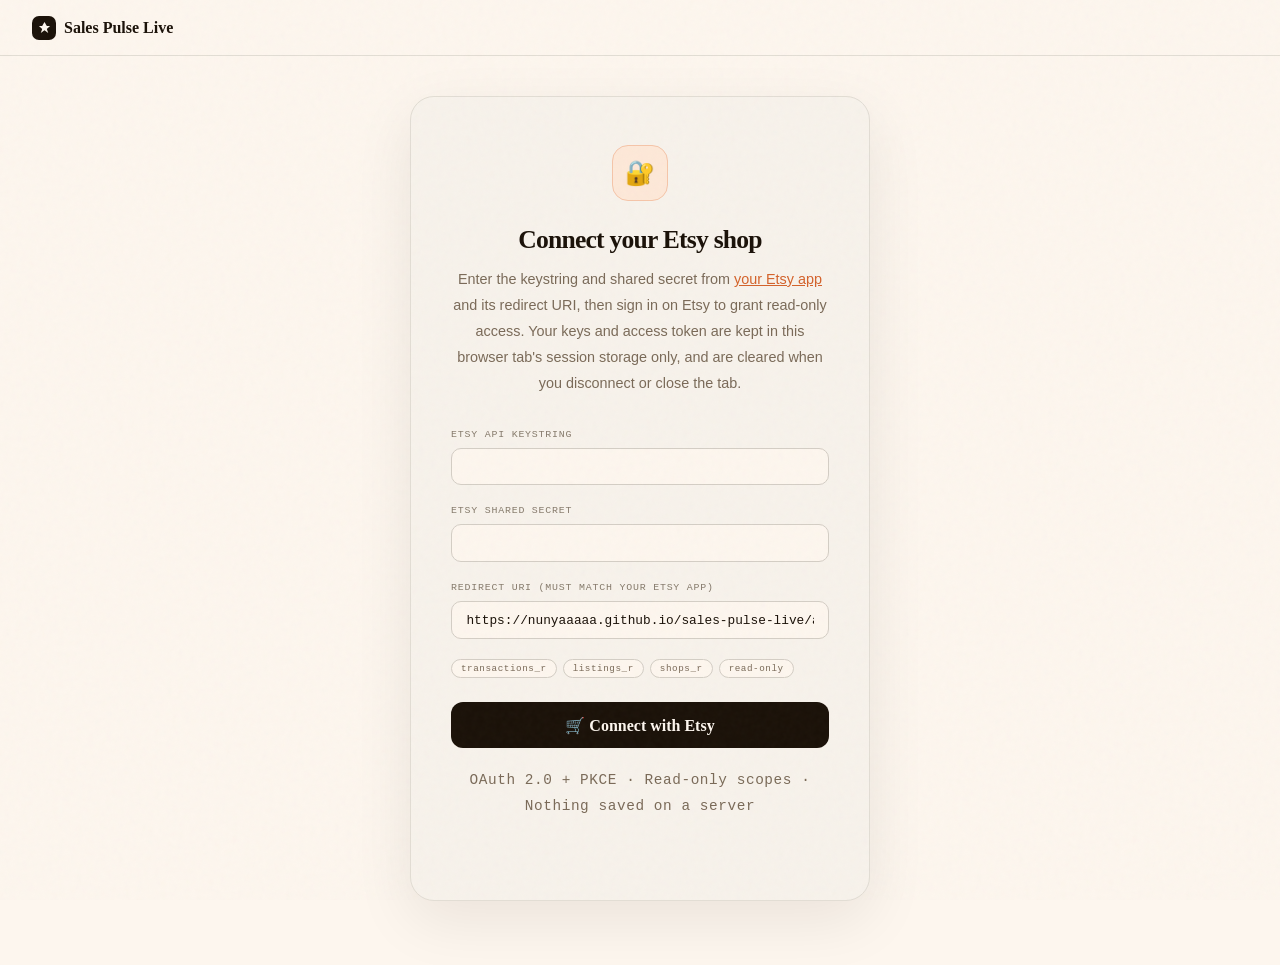
==== app.html @ 711a85f1 "Announce loading progress and connect errors to screen readers The rail's status line ("Loading orde" ====
<!DOCTYPE html>
<html lang="en">
<head>
  <meta charset="UTF-8" />
  <meta name="viewport" content="width=device-width, initial-scale=1.0"/>
  <meta http-equiv="Content-Security-Policy" content="default-src 'none'; script-src 'self'; connect-src https://sales-pulse-live.ammon-wendel.workers.dev; style-src 'self' 'unsafe-inline' https://fonts.googleapis.com; font-src https://fonts.gstatic.com; img-src 'self' data:; base-uri 'none'; form-action 'none'; object-src 'none'"/>
  <meta name="referrer" content="no-referrer"/>
  <title>Sales Pulse Live — Dashboard</title>
  <link href="https://fonts.googleapis.com/css2?family=DM+Mono:wght@400;500&family=Fraunces:ital,opsz,wght@0,9..144,300;0,9..144,700;0,9..144,800;1,9..144,300&family=DM+Sans:wght@300;400;500&display=swap" rel="stylesheet"/>
  <link rel="stylesheet" href="css/tokens.css"/>
  <link rel="stylesheet" href="css/app.css"/>
</head>
<body>

<nav>
  <a href="index.html" class="logo">
    <div class="logo-mark">
      <svg viewBox="0 0 14 14" aria-hidden="true" focusable="false"><path d="M7 1L9.5 5.5H13L9.5 8.5L11 13L7 10L3 13L4.5 8.5L1 5.5H4.5Z"/></svg>
    </div>
    Sales Pulse Live
  </a>
  <div class="nav-right">
    <div class="nav-pill pill-live" id="live-badge" style="display:none" title="Connected to Etsy"><div class="live-dot"></div><span class="pill-text">Connected</span></div>
    <button id="disconnect-btn" style="display:none" data-action="disconnect">Disconnect</button>
  </div>
</nav>

<!-- CONNECT -->
<div id="connect-screen">
  <div class="connect-card">
    <div class="connect-icon">🔐</div>
    <h2>Connect your Etsy shop</h2>
    <p>Enter the keystring and shared secret from <a href="https://www.etsy.com/developers/your-apps" target="_blank" rel="noopener">your Etsy app</a> and its redirect URI, then sign in on Etsy to grant read-only access. Your keys and access token are kept in this browser tab's session storage only, and are cleared when you disconnect or close the tab.</p>
    <div id="error-banner" role="alert"><span class="error-text"></span></div>
    <div class="config-row">
      <label for="api-key-input">Etsy API Keystring</label>
      <input type="text" id="api-key-input" autocomplete="off" autocapitalize="off" autocorrect="off" spellcheck="false"/>
    </div>
    <div class="config-row">
      <label for="shared-secret-input">Etsy Shared Secret</label>
      <input type="password" id="shared-secret-input" autocomplete="off" spellcheck="false"/>
    </div>
    <div class="config-row">
      <label for="redirect-uri-input">Redirect URI (must match your Etsy app)</label>
      <input type="url" id="redirect-uri-input" value="https://nunyaaaaa.github.io/sales-pulse-live/app.html" autocapitalize="off" autocorrect="off" spellcheck="false"/>
    </div>
    <div class="scopes-row">
      <span class="scope-tag">transactions_r</span>
      <span class="scope-tag">listings_r</span>
      <span class="scope-tag">shops_r</span>
      <span class="scope-tag">read-only</span>
    </div>
    <button class="connect-btn" data-action="connect">🛒 Connect with Etsy</button>
    <p class="connect-note">OAuth 2.0 + PKCE · Read-only scopes · Nothing saved on a server</p>
  </div>
</div>

<!-- LOADING -->
<div id="loading-screen">
  <div class="spinner"></div>
  <div class="loading-text" id="loading-text" role="status">Fetching your shop data…</div>
</div>

<!-- DASHBOARD -->
<div id="dashboard">
<a class="skip-link" href="#dash-main">Skip to content</a>
<div class="dash-layout">

  <!-- RAIL: shop, period, tab navigation. A sticky sidebar on desktop; a sticky tab strip on phones. -->
  <aside class="rail">
    <div class="rail-shop">
      <div class="dash-shop-name" id="shop-name">—</div>
      <div class="dash-shop-sub" id="shop-sub">Loading…</div>
    </div>

    <div class="rail-sticky" id="rail-sticky">
      <button class="period-toggle" data-action="toggle-period" aria-expanded="false" aria-controls="rail-period">
        <span id="period-label">30 days</span><span class="period-caret" aria-hidden="true">▾</span>
      </button>

      <div class="rail-period" id="rail-period">
        <div class="date-filter-bar" id="date-filter-bar">
          <span class="date-filter-label">Period</span>
          <div class="preset-chips">
            <button class="preset-chip" aria-pressed="false" data-action="preset" data-preset="7d">7 days</button>
            <button class="preset-chip active" aria-pressed="true" data-action="preset" data-preset="30d">30 days</button>
            <button class="preset-chip" aria-pressed="false" data-action="preset" data-preset="90d">90 days</button>
            <button class="preset-chip" aria-pressed="false" data-action="preset" data-preset="ytd">Year to date</button>
            <button class="preset-chip" aria-pressed="false" data-action="preset" data-preset="1y">12 months</button>
            <button class="preset-chip" aria-pressed="false" data-action="preset" data-preset="all">All time</button>
          </div>
          <details class="custom-range">
            <summary>Custom range</summary>
            <div class="date-range-inputs">
              <input type="date" id="filter-from" title="From date" aria-label="From date"/>
              <span class="date-range-dash">→</span>
              <input type="date" id="filter-to"   title="To date" aria-label="To date"/>
              <button class="apply-btn" data-action="apply-range">Apply</button>
            </div>
          </details>
          <div class="filter-active-badge" id="filter-active-badge">
            <span id="filter-active-label">Filtered</span>
            <button type="button" class="filter-clear-x" data-action="clear-filter" title="Clear filter" aria-label="Clear the date filter">✕</button>
          </div>
        </div>
      </div>

      <div class="tab-nav" role="navigation" aria-label="Dashboard">
        <button class="tab-btn active" data-action="tab" data-tab="overview" aria-current="page">Overview</button>
        <button class="tab-btn" data-action="tab" data-tab="orders">Orders</button>
        <div class="rail-secs">
          <button class="rail-sec" data-action="jump" data-target="sec-fulfilment">Fulfilment</button>
          <button class="rail-sec" data-action="jump" data-target="sec-patterns">Order patterns</button>
          <button class="rail-sec" data-action="jump" data-target="orders-panel">Order history</button>
        </div>
        <button class="tab-btn" data-action="tab" data-tab="products">Products</button>
        <div class="rail-secs">
          <button class="rail-sec" data-action="jump" data-target="sec-variations">Variations</button>
          <button class="rail-sec" data-action="jump" data-target="sec-listings">Listings</button>
        </div>
        <button class="tab-btn" data-action="tab" data-tab="customers">Customers</button>
        <div class="rail-secs">
          <button class="rail-sec" data-action="jump" data-target="sec-buyers">Buyers</button>
          <button class="rail-sec" data-action="jump" data-target="sec-reviews">Reviews</button>
        </div>
        <button class="tab-btn" data-action="tab" data-tab="finances">Finances</button>
        <div class="rail-secs">
          <button class="rail-sec" data-action="jump" data-target="sec-fees">Fees</button>
          <button class="rail-sec" data-action="jump" data-target="sec-income">Income</button>
          <button class="rail-sec" data-action="jump" data-target="ledger-panel">Payment ledger</button>
        </div>
      </div>

      <div class="rail-status">
        <div class="fetch-status" id="fetch-status" role="status">
          <div class="fetch-status-dot" id="fetch-status-dot"></div>
          <span id="fetch-status-text">Loading…</span>
        </div>
        <button id="load-details-btn" data-action="load-details" style="display:none">⚡ Load full details</button>
      </div>
    </div>
  </aside>

  <main class="dash-main" id="dash-main" tabindex="-1">
    <div id="dash-error" role="alert">
      <span class="error-text"></span>
      <button class="error-dismiss" data-action="dismiss-error" title="Dismiss">✕</button>
    </div>

    <!-- PROGRESS BAR -->
    <div id="details-progress">
      <div class="progress-bar-wrap"><div class="progress-bar-fill" id="progress-fill"></div></div>
      <span class="progress-text" id="progress-text">0%</span>
    </div>

    <!-- OVERVIEW TAB -->
    <section class="tab-panel active" id="tab-overview">
      <header class="tab-head">
        <h1 class="tab-title">Overview</h1>
        <p class="tab-desc">Sales, fees and earnings for the selected period.</p>
      </header>

      <div class="ins-stack">
        <div class="kpi-row">
          <div class="kpi-card">
            <div class="kpi-label">Total Gross</div>
            <div class="kpi-val" id="kpi-revenue">—</div>
            <div class="kpi-sub" id="kpi-revenue-sub">sales excl. tax</div>
          </div>
          <div class="kpi-card">
            <div class="kpi-label">Total Fees</div>
            <div class="kpi-val red" id="kpi-fees">—</div>
            <div class="kpi-sub" id="kpi-fees-sub">from the ledger</div>
          </div>
          <div class="kpi-card">
            <div class="kpi-label">Net Earnings</div>
            <div class="kpi-val green" id="kpi-net">—</div>
            <div class="kpi-sub" id="kpi-net-sub">from the ledger</div>
          </div>
          <div class="kpi-card">
            <div class="kpi-label">Total Orders</div>
            <div class="kpi-val" id="kpi-orders">—</div>
            <div class="kpi-sub">incl. canceled and refunded</div>
          </div>
          <div class="kpi-card">
            <div class="kpi-label">Avg. Order Value</div>
            <div class="kpi-val" id="kpi-aov">—</div>
            <div class="kpi-sub">per order, before refunds, excl. tax</div>
          </div>
        </div>
        <div class="attention" id="ov-attention" style="display:none"></div>
      </div>

      <div class="ins-stack">
        <div class="ochart-panel">
          <div class="ochart-header">
            <div>
              <div class="ochart-title">Revenue Over Time</div>
              <div class="ochart-subtitle" id="rev-chart-sub">—</div>
            </div>
            <div class="ochart-controls">
              <div class="ochart-toggle">
                <button class="ochart-toggle-btn active" aria-pressed="true" data-action="chart-mode" data-chart="rev" data-mode="revenue">Revenue</button>
                <button class="ochart-toggle-btn" aria-pressed="false" data-action="chart-mode" data-chart="rev" data-mode="orders">Orders</button>
              </div>
              <div class="ochart-toggle" id="rev-bucket" role="group" aria-label="Group by">
                <button class="ochart-toggle-btn" aria-pressed="false" data-action="chart-mode" data-chart="revBucket" data-mode="day">Day</button>
                <button class="ochart-toggle-btn" aria-pressed="false" data-action="chart-mode" data-chart="revBucket" data-mode="week">Week</button>
                <button class="ochart-toggle-btn" aria-pressed="false" data-action="chart-mode" data-chart="revBucket" data-mode="month">Month</button>
                <button class="ochart-toggle-btn" aria-pressed="false" data-action="chart-mode" data-chart="revBucket" data-mode="year">Year</button>
              </div>
            </div>
          </div>
          <div class="ochart-canvas" id="rev-chart-canvas">
            <svg class="ochart-svg" id="rev-chart-svg" style="height:160px"></svg>
            <div class="ochart-tooltip" id="rev-tooltip"></div>
          </div>
        </div>

        <div class="ochart-panel" id="top-prods-panel">
          <div class="ochart-header">
            <div>
              <div class="ochart-title">Top Products</div>
              <div class="ochart-subtitle" id="top-prods-sub">—</div>
            </div>
            <div class="ochart-toggle">
              <button class="ochart-toggle-btn active" aria-pressed="true" data-action="chart-mode" data-chart="top" data-mode="revenue">Revenue</button>
              <button class="ochart-toggle-btn" aria-pressed="false" data-action="chart-mode" data-chart="top" data-mode="orders">Orders</button>
            </div>
          </div>
          <div class="top-prod-rows" id="top-prod-rows">
            <div class="ins-empty">Loading product breakdown…</div>
          </div>
        </div>
      </div>

      <div class="ins-section" id="ins-snapshot-section">
        <div class="ins-section-head">
          <h2 class="ins-section-title">All Time</h2>
          <div class="ins-note" id="ins-snapshot-note">Etsy's own counts, not limited to the selected period</div>
        </div>
        <div class="ins-kpis" id="ins-snapshot"></div>
      </div>
    </section>

    <!-- ORDERS TAB -->
    <section class="tab-panel" id="tab-orders">
      <header class="tab-head">
        <h1 class="tab-title">Orders</h1>
        <p class="tab-desc">What needs shipping, when orders come in, and every order in the period.</p>
      </header>

      <div class="ins-section" id="sec-fulfilment" data-section>
        <div class="ins-section-head">
          <h2 class="ins-section-title">Fulfilment</h2>
          <div class="ins-note">orders in the selected period · canceled and refunded orders count in Total Orders; their refunds come off Total Gross</div>
        </div>
        <div class="ins-grid">
          <div class="ochart-panel">
            <div class="ochart-header"><div><div class="ochart-title">Not Shipped Yet</div><div class="ochart-subtitle">physical orders by days since payment</div></div></div>
            <div class="ins-body" id="ins-backlog"></div>
          </div>
          <div class="ochart-panel">
            <div class="ochart-header"><div><div class="ochart-title">Time to Ship</div><div class="ochart-subtitle">days from payment until marked shipped</div></div></div>
            <div class="ins-body" id="ins-ship-tiles"></div>
            <div class="ochart-canvas">
              <svg class="ochart-svg" id="ins-ship-svg" style="height:140px"></svg>
              <div class="ochart-tooltip" id="ins-ship-tooltip"></div>
            </div>
          </div>
        </div>
        <div class="ins-kpis" id="ins-refunds"></div>
      </div>

      <div class="ins-section" id="sec-patterns" data-section>
        <div class="ins-section-head">
          <h2 class="ins-section-title">Order Patterns</h2>
          <div class="ins-note">orders in the selected period</div>
        </div>
        <div class="ochart-panel">
          <div class="ochart-header"><div><div class="ochart-title">When Orders Come In</div><div class="ochart-subtitle" id="ins-heat-sub">—</div></div></div>
          <div class="ochart-canvas">
            <svg class="ochart-svg" id="ins-heat-svg"></svg>
            <div class="ochart-tooltip" id="ins-heat-tooltip"></div>
          </div>
        </div>
        <div class="ins-grid-3">
          <div class="ochart-panel">
            <div class="ochart-header">
              <div>
                <div class="ochart-title">Sales by Day of Week</div>
                <div class="ochart-subtitle" id="dow-chart-sub">avg. per day</div>
              </div>
              <div class="ochart-toggle">
                <button class="ochart-toggle-btn active" aria-pressed="true" data-action="chart-mode" data-chart="dow" data-mode="revenue">Revenue</button>
                <button class="ochart-toggle-btn" aria-pressed="false" data-action="chart-mode" data-chart="dow" data-mode="orders">Orders</button>
              </div>
            </div>
            <div class="ochart-canvas" id="dow-chart-canvas">
              <svg class="ochart-svg" id="dow-chart-svg" style="height:160px"></svg>
              <div class="ochart-tooltip" id="dow-tooltip"></div>
            </div>
          </div>
          <div class="ochart-panel">
            <div class="ochart-header"><div><div class="ochart-title">Items per Order</div><div class="ochart-subtitle" id="ins-units-sub">—</div></div></div>
            <div class="ochart-canvas">
              <svg class="ochart-svg" id="ins-units-svg" style="height:160px"></svg>
              <div class="ochart-tooltip" id="ins-units-tooltip"></div>
            </div>
          </div>
          <div class="ochart-panel">
            <div class="ochart-header"><div><div class="ochart-title">Order Values</div><div class="ochart-subtitle" id="ins-values-sub">—</div></div></div>
            <div class="ochart-canvas">
              <svg class="ochart-svg" id="ins-values-svg" style="height:160px"></svg>
              <div class="ochart-tooltip" id="ins-values-tooltip"></div>
            </div>
          </div>
        </div>
        <div class="ins-kpis" id="ins-discounts"></div>
      </div>

      <div class="panel" id="orders-panel" data-section>
        <div class="panel-header">
          <div class="panel-title">Order History</div>
          <div class="panel-actions">
            <button class="export-btn export-csv"  data-action="export-csv">↓ CSV</button>
            <button class="export-btn export-json" data-action="export-json">↓ JSON</button>
            <div class="panel-count" id="order-count">0 orders</div>
          </div>
        </div>
        <div class="table-wrap">
          <table class="stack-rows">
            <thead>
              <tr>
                <th></th>
                <th>Receipt ID</th>
                <th>Date</th>
                <th>Buyer</th>
                <th>Items</th>
                <th>Status</th>
                <th>Order Total</th>
              </tr>
            </thead>
            <tbody id="orders-tbody"></tbody>
          </table>
        </div>
        <div class="pagination" id="pagination"></div>
      </div>
    </section>

    <!-- PRODUCTS TAB -->
    <section class="tab-panel" id="tab-products">
      <header class="tab-head">
        <h1 class="tab-title">Products</h1>
        <p class="tab-desc">What sells, and how your listings are doing.</p>
      </header>

      <div class="ins-section" id="sec-variations" data-section>
        <div class="ins-section-head">
          <h2 class="ins-section-title">Variations</h2>
          <div class="ins-note">orders in the selected period</div>
        </div>
        <div class="ochart-panel">
          <div class="ochart-header"><div><div class="ochart-title">Best-Selling Variations</div><div class="ochart-subtitle" id="ins-var-sub">—</div></div></div>
          <div class="ins-body" id="ins-variations"></div>
        </div>
      </div>

      <div class="ins-section" id="sec-listings" data-section>
        <div class="ins-section-head">
          <h2 class="ins-section-title">Listings</h2>
          <div class="ins-note">views and favorites are Etsy's lifetime totals · sales are for the selected period</div>
        </div>
        <div class="ins-kpis" id="ins-listing-kpis"></div>
        <div class="panel ins-panel">
          <div class="panel-header">
            <div class="panel-title">Listing Performance</div>
            <div class="panel-count" id="ins-listing-count">—</div>
          </div>
          <div id="ins-listings"></div>
        </div>
      </div>
    </section>

    <!-- CUSTOMERS TAB -->
    <section class="tab-panel" id="tab-customers">
      <header class="tab-head">
        <h1 class="tab-title">Customers</h1>
        <p class="tab-desc">Who buys, where their orders ship, and what they say in reviews.</p>
      </header>

      <div class="ins-section" id="sec-buyers" data-section>
        <div class="ins-section-head">
          <h2 class="ins-section-title">Buyers</h2>
          <div class="ins-note">orders in the selected period</div>
        </div>
        <div class="ins-kpis" id="ins-customers"></div>
        <div class="ins-grid">
          <div class="ochart-panel">
            <div class="ochart-header"><div><div class="ochart-title">Top Customers</div><div class="ochart-subtitle">by spend in this period</div></div></div>
            <div class="top-prod-rows" id="ins-top-customers"></div>
          </div>
          <div class="ochart-panel">
            <div class="ochart-header">
              <div><div class="ochart-title">Where Orders Ship</div><div class="ochart-subtitle" id="ins-geo-sub">—</div></div>
              <div class="ochart-toggle">
                <button class="ochart-toggle-btn active" aria-pressed="true" data-action="insight-mode" data-key="insGeoMode" data-mode="country">Countries</button>
                <button class="ochart-toggle-btn" aria-pressed="false" data-action="insight-mode" data-key="insGeoMode" data-mode="us-state">US states</button>
              </div>
            </div>
            <div class="top-prod-rows" id="ins-geo"></div>
          </div>
        </div>
      </div>

      <div class="ins-section" id="sec-reviews" data-section>
        <div class="ins-section-head">
          <h2 class="ins-section-title">Reviews</h2>
          <div class="ins-note">reviews left in the selected period</div>
        </div>
        <div id="ins-reviews-status"></div>
        <div class="ins-stack" id="ins-reviews-body">
          <div class="ins-kpis" id="ins-review-kpis"></div>
          <div class="ins-grid">
            <div class="ochart-panel">
              <div class="ochart-header"><div><div class="ochart-title">Star Ratings</div><div class="ochart-subtitle">reviews by stars</div></div></div>
              <div class="ins-body" id="ins-stars"></div>
            </div>
            <div class="ochart-panel">
              <div class="ochart-header"><div><div class="ochart-title">Average Rating by Month</div><div class="ochart-subtitle" id="ins-rating-sub">—</div></div></div>
              <div class="ochart-canvas">
                <svg class="ochart-svg" id="ins-rating-svg" style="height:160px"></svg>
                <div class="ochart-tooltip" id="ins-rating-tooltip"></div>
              </div>
            </div>
            <div class="ochart-panel">
              <div class="ochart-header"><div><div class="ochart-title">Ratings by Listing</div><div class="ochart-subtitle">listings with 3+ reviews, most reviewed first</div></div></div>
              <div class="ins-body" id="ins-review-listings"></div>
            </div>
            <div class="ochart-panel">
              <div class="ochart-header"><div><div class="ochart-title">Recent Low Ratings</div><div class="ochart-subtitle">3 stars or fewer</div></div></div>
              <div class="ins-body" id="ins-low-reviews"></div>
            </div>
          </div>
        </div>
      </div>
    </section>

    <!-- FINANCES TAB -->
    <section class="tab-panel" id="tab-finances">
      <header class="tab-head">
        <h1 class="tab-title">Finances</h1>
        <p class="tab-desc">Where the money goes: Etsy fees, ads, shipping labels and payouts.</p>
      </header>

      <div class="ledger-summary">
        <div class="kpi-card">
          <div class="kpi-label">Total Gross</div>
          <div class="kpi-val" id="fin-gross">—</div>
          <div class="kpi-sub">sales after refunds, excl. tax</div>
        </div>
        <div class="kpi-card">
          <div class="kpi-label">Total Fees</div>
          <div class="kpi-val red" id="fin-fees">—</div>
          <div class="kpi-sub">txn + processing + ads + listing + labels</div>
        </div>
        <div class="kpi-card">
          <div class="kpi-label">Net Earnings</div>
          <div class="kpi-val green" id="fin-net">—</div>
          <div class="kpi-sub">gross minus fees</div>
        </div>
      </div>

      <div class="ins-section" id="sec-fees" data-section>
        <div class="ins-section-head">
          <h2 class="ins-section-title">Fees</h2>
          <div class="ins-note" id="ins-ledger-note"></div>
        </div>

        <!-- FEE BREAKDOWN CHART -->
        <div class="fee-chart-panel" id="fee-chart-panel" style="display:none">
          <div class="fee-chart-header">
            <div class="fee-chart-title">Etsy Fee Breakdown</div>
            <div class="fee-chart-total" id="fee-chart-total">—</div>
          </div>
          <div class="fee-chart-body">
            <!-- Donut -->
            <div class="fee-donut-wrap">
              <svg class="fee-donut-svg" viewBox="0 0 160 160" id="fee-donut-svg"></svg>
              <div class="fee-donut-center" id="fee-donut-center">
                <span class="fee-donut-center-val" id="fee-donut-center-val">—</span>
                <span class="fee-donut-center-lbl" id="fee-donut-center-lbl">total fees</span>
              </div>
              <div class="fee-donut-tooltip" id="fee-donut-tooltip"></div>
            </div>
            <!-- Bar list -->
            <div class="fee-bars-wrap" id="fee-bars-wrap"></div>
          </div>
        </div>

        <div class="ochart-panel">
          <div class="ochart-header">
            <div>
              <div class="ochart-title">Fees &amp; Margin Over Time</div>
              <div class="ochart-subtitle" id="ins-fee-sub">—</div>
            </div>
            <div class="ochart-controls">
              <div class="ochart-toggle">
                <button class="ochart-toggle-btn active" aria-pressed="true" data-action="insight-mode" data-key="insFeeMode" data-mode="all">All fees</button>
                <button class="ochart-toggle-btn" aria-pressed="false" data-action="insight-mode" data-key="insFeeMode" data-mode="excl-postage">Excl. postage</button>
              </div>
              <div class="ochart-toggle" id="fee-bucket" role="group" aria-label="Group by">
                <button class="ochart-toggle-btn" aria-pressed="false" data-action="insight-mode" data-key="feeBucket" data-mode="day">Day</button>
                <button class="ochart-toggle-btn" aria-pressed="false" data-action="insight-mode" data-key="feeBucket" data-mode="week">Week</button>
                <button class="ochart-toggle-btn" aria-pressed="false" data-action="insight-mode" data-key="feeBucket" data-mode="month">Month</button>
                <button class="ochart-toggle-btn" aria-pressed="false" data-action="insight-mode" data-key="feeBucket" data-mode="year">Year</button>
              </div>
            </div>
          </div>
          <div class="ochart-canvas">
            <svg class="ochart-svg" id="ins-fee-svg" style="height:160px"></svg>
            <div class="ochart-tooltip" id="ins-fee-tooltip"></div>
          </div>
        </div>
        <div class="ins-grid">
          <div class="ochart-panel">
            <div class="ochart-header"><div><div class="ochart-title">Advertising</div><div class="ochart-subtitle">Etsy Ads + Offsite Ads fees</div></div></div>
            <div class="ins-body" id="ins-ads"></div>
          </div>
          <div class="ochart-panel">
            <div class="ochart-header"><div><div class="ochart-title">Shipping Charged vs Labels</div><div class="ochart-subtitle">what buyers paid vs Etsy labels bought</div></div></div>
            <div class="ins-body" id="ins-shipping"></div>
          </div>
        </div>
      </div>

      <div class="ins-section" id="sec-income" data-section>
        <div class="ins-section-head">
          <h2 class="ins-section-title">Income</h2>
          <div class="ins-note">what buyers paid, and what reached your bank</div>
        </div>
        <div class="ins-grid">
          <div class="ochart-panel">
            <div class="ochart-header"><div><div class="ochart-title">What Buyers Paid For</div><div class="ochart-subtitle">parts of Total Gross</div></div></div>
            <div class="ins-body" id="ins-composition"></div>
          </div>
          <div class="ochart-panel">
            <div class="ochart-header"><div><div class="ochart-title">Payouts</div><div class="ochart-subtitle">transfers to your bank</div></div></div>
            <div class="ins-body" id="ins-payouts"></div>
          </div>
        </div>
      </div>

      <div class="panel" id="ledger-panel" data-section>
        <div class="panel-header">
          <div class="panel-title">Payment Ledger</div>
          <div class="panel-actions">
            <button class="export-btn export-csv"  id="fin-export-csv"  data-action="export-fin-csv" disabled title="Available once the ledger loads">↓ CSV</button>
            <button class="export-btn export-json" id="fin-export-json" data-action="export-fin-json" disabled title="Available once the ledger loads">↓ JSON</button>
            <div class="panel-count" id="fin-count">…</div>
          </div>
        </div>
        <div style="padding:1rem 1.25rem 0">
          <div class="fee-note">
            <span class="fee-note-icon">ℹ️</span>
            <span>
              <strong>How the totals work:</strong> Gross is your sales after refunds, without the sales tax and
              retail delivery fees Etsy collects for tax authorities. Fees are everything Etsy charged (transaction,
              processing, listing, ads, shipping labels) minus the fee credits it gave back. Payouts, bounced payouts
              and card top-ups only move money between your bank and your Etsy balance, so they're left out of both.
              Net = Gross − Fees: the change in your balance apart from those transfers.
            </span>
          </div>
        </div>
        <div class="table-wrap">
          <table class="stack-rows">
            <thead>
              <tr>
                <th>Date</th>
                <th>Type</th>
                <th>Description</th>
                <th>Reference</th>
                <th>Amount</th>
                <th>Balance</th>
              </tr>
            </thead>
            <tbody id="finances-tbody">
              <tr><td colspan="6" style="text-align:center;color:var(--muted2);font-family:'DM Mono',monospace;font-size:0.72rem;padding:2rem">Loading the ledger…</td></tr>
            </tbody>
          </table>
        </div>
        <div class="pagination" id="ledger-pagination"></div>
      </div>
    </section>

  </main>
</div>
</div>

<script type="module" src="js/main.js"></script>
</body>
</html>
---- css/tokens.css ----
/* Shared design tokens for index.html and app.html */
*, *::before, *::after { box-sizing: border-box; margin: 0; padding: 0; }
:root {
  --cream:#fdf6ee; --offwhite:#f7f2eb; --paper:#f0ebe2;
  --border:#e2ddd4; --border2:#d4cec5;
  --ink:#1a1108; --ink2:#3d3022; --muted:#7a6a58; --muted2:#857a6b; /* muted2 was #a89e90: 2.3:1 on these backgrounds, too faint for small text; now ~3.8:1, still lighter than muted */
  --orange:#d4622a; --green:#3a7d4c; --purple:#5a3d9e; --gold:#b8860b;
  --orange-bg:#fde8d8; --orange-bd:#f5c5a8;
  --green-bg:#d8eddf;  --green-bd:#a8d4b5;
  --purple-bg:#e8e0f5; --purple-bd:#c8b8ee;
  --gold-bg:#fef3d8;   --gold-bd:#f0d898;
  --red:#b91c1c; --red-bg:#fee2e2; --red-bd:#fca5a5;
}
---- css/app.css ----
/* Layout sizes (colours live in tokens.css) */
:root { --nav-h:3.5rem; --rail-w:13.5rem; --gutter:2rem; --strip-h:2.75rem; }
html { scroll-behavior: smooth; }
@media (prefers-reduced-motion: reduce) { html { scroll-behavior: auto; } }
body { background:var(--cream); color:var(--ink); font-family:'DM Sans',sans-serif; min-height:100vh; }
body::after {
  content:''; position:fixed; inset:0;
  background-image:url("data:image/svg+xml,%3Csvg viewBox='0 0 200 200' xmlns='http://www.w3.org/2000/svg'%3E%3Cfilter id='n'%3E%3CfeTurbulence type='fractalNoise' baseFrequency='0.75' numOctaves='4' stitchTiles='stitch'/%3E%3C/filter%3E%3Crect width='100%25' height='100%25' filter='url(%23n)' opacity='1'/%3E%3C/svg%3E");
  opacity:0.03; pointer-events:none; z-index:999;
}

/* NAV */
nav { position:fixed; top:0; left:0; right:0; z-index:100; display:flex; align-items:center; justify-content:space-between; height:var(--nav-h); padding:0 var(--gutter); background:rgba(253,246,238,0.92); backdrop-filter:blur(16px); border-bottom:1px solid var(--border); }
.logo { font-family:'Fraunces',serif; font-weight:700; font-size:1rem; color:var(--ink); display:flex; align-items:center; gap:0.5rem; text-decoration:none; transition:opacity 0.2s; white-space:nowrap; }
.logo:hover { opacity:0.75; }
.logo-mark { width:24px; height:24px; border-radius:7px; background:var(--ink); display:flex; align-items:center; justify-content:center; flex-shrink:0; }
.logo-mark svg { width:13px; height:13px; fill:var(--cream); }
.nav-right { display:flex; align-items:center; gap:10px; }
.nav-pill { font-family:'DM Mono',monospace; font-size:0.62rem; letter-spacing:0.07em; padding:0.28rem 0.7rem; border-radius:999px; border:1px solid; }
.pill-live { color:var(--orange); background:var(--orange-bg); border-color:var(--orange-bd); display:flex; align-items:center; gap:5px; }
.live-dot { width:5px; height:5px; background:var(--orange); border-radius:50%; animation:blink 1.4s infinite; }
@keyframes blink { 0%,100%{opacity:1} 50%{opacity:0.25} }
#disconnect-btn { font-family:'DM Mono',monospace; font-size:0.62rem; letter-spacing:0.06em; background:none; border:1px solid var(--border2); color:var(--muted); padding:0.28rem 0.75rem; border-radius:999px; cursor:pointer; transition:border-color 0.2s,color 0.2s; }
#disconnect-btn:hover { border-color:var(--orange-bd); color:var(--orange); }

/* CONNECT */
#connect-screen { min-height:100vh; display:flex; align-items:center; justify-content:center; padding:6rem 2rem 4rem; flex-direction:column; text-align:center; }
.connect-card { background:var(--offwhite); border:1px solid var(--border); border-radius:24px; padding:3rem 2.5rem; max-width:460px; width:100%; box-shadow:0 20px 60px rgba(26,17,8,0.08); }
.connect-icon { width:56px; height:56px; background:var(--orange-bg); border:1px solid var(--orange-bd); border-radius:16px; display:flex; align-items:center; justify-content:center; font-size:1.5rem; margin:0 auto 1.5rem; }
.connect-card h2 { font-family:'Fraunces',serif; font-size:1.6rem; font-weight:700; letter-spacing:-0.03em; color:var(--ink); margin-bottom:0.75rem; }
.connect-card p { font-size:0.9rem; color:var(--muted); line-height:1.8; font-weight:300; margin-bottom:2rem; }
.connect-card p a { color:var(--orange); }
.config-row { display:flex; flex-direction:column; gap:0.5rem; margin-bottom:1.25rem; text-align:left; }
.config-row label { font-family:'DM Mono',monospace; font-size:0.62rem; letter-spacing:0.08em; text-transform:uppercase; color:var(--muted2); }
.config-row input { background:var(--cream); border:1px solid var(--border2); border-radius:10px; padding:0.65rem 0.9rem; font-family:'DM Mono',monospace; font-size:0.8rem; color:var(--ink); outline:none; transition:border-color 0.2s; }
.config-row input:focus { border-color:var(--orange); box-shadow:0 0 0 3px var(--orange-bg); } /* the peach border alone was hard to see on cream */
.config-row input::placeholder { color:var(--muted2); }
.connect-btn { width:100%; padding:0.85rem; background:var(--ink); color:var(--cream); font-family:'Fraunces',serif; font-size:1rem; font-weight:700; border:none; border-radius:12px; cursor:pointer; transition:background 0.2s,transform 0.1s; display:flex; align-items:center; justify-content:center; gap:0.5rem; }
.connect-btn:hover { background:var(--ink2); }
.connect-btn:active { transform:scale(0.99); }
.connect-note { font-family:'DM Mono',monospace; font-size:0.6rem; color:var(--muted2); margin-top:1.25rem; line-height:1.8; letter-spacing:0.04em; }
.scopes-row { display:flex; gap:6px; flex-wrap:wrap; margin-bottom:1.5rem; }
.scope-tag { font-family:'DM Mono',monospace; font-size:0.58rem; letter-spacing:0.06em; padding:3px 9px; border-radius:999px; border:1px solid var(--border2); color:var(--muted); background:var(--cream); }
#error-banner, #dash-error { display:none; background:#fde8d8; border:1px solid var(--orange-bd); border-radius:10px; padding:0.75rem 1rem; font-family:'DM Mono',monospace; font-size:0.7rem; color:var(--orange); margin-bottom:1rem; text-align:left; line-height:1.6; }

/* LOADING */
#loading-screen { display:none; min-height:100vh; align-items:center; justify-content:center; flex-direction:column; gap:1rem; padding-top:4rem; }
.spinner { width:36px; height:36px; border:3px solid var(--border); border-top-color:var(--orange); border-radius:50%; animation:spin 0.8s linear infinite; }
.mini-spinner { width:14px; height:14px; border:2px solid var(--border); border-top-color:var(--orange); border-radius:50%; animation:spin 0.8s linear infinite; display:inline-block; vertical-align:middle; }
@keyframes spin { to{transform:rotate(360deg)} }
.loading-text { font-family:'DM Mono',monospace; font-size:0.72rem; color:var(--muted2); letter-spacing:0.08em; }

/* DASHBOARD */
#dashboard { display:none; padding:calc(var(--nav-h) + 1.75rem) var(--gutter) 4rem; max-width:1360px; margin:0 auto; }
/* Keyboard users can jump past the rail (periods, tabs, section links) straight to the open tab */
.skip-link { position:fixed; left:1rem; top:-4rem; z-index:200; background:var(--ink); color:var(--cream); padding:0.55rem 0.95rem; border-radius:10px; font-family:'DM Mono',monospace; font-size:0.7rem; text-decoration:none; }
.skip-link:focus { top:calc(var(--nav-h) + 0.5rem); outline:2px solid var(--orange); outline-offset:2px; }
.dash-main { scroll-margin-top:calc(var(--nav-h) + 1rem); }
.dash-main:focus { outline:none; } /* focused only as the skip link's target */
@media (max-width: 1023px) { .dash-main { scroll-margin-top:calc(var(--nav-h) + var(--strip-h) + 1rem); } }
/* .dash-header is only used by the landing page's preview now */
.dash-header { display:flex; align-items:flex-start; justify-content:space-between; margin-bottom:2rem; gap:1rem; flex-wrap:wrap; }
.dash-shop-name { font-family:'Fraunces',serif; font-size:1.6rem; font-weight:700; letter-spacing:-0.03em; color:var(--ink); }
.dash-shop-sub { font-family:'DM Mono',monospace; font-size:0.65rem; color:var(--muted2); letter-spacing:0.06em; margin-top:4px; }
.dash-actions { display:flex; gap:8px; flex-wrap:wrap; align-items:center; }

/* EXPORT BUTTONS */
.export-btn { font-family:'DM Mono',monospace; font-size:0.65rem; letter-spacing:0.06em; padding:0.4rem 0.9rem; border-radius:999px; border:1px solid; cursor:pointer; transition:opacity 0.2s; display:flex; align-items:center; gap:5px; }
.export-csv  { background:var(--green-bg);  border-color:var(--green-bd);  color:var(--green); }
.export-json { background:var(--purple-bg); border-color:var(--purple-bd); color:var(--purple); }
.export-btn:hover { opacity:0.75; }
.export-btn:disabled { opacity:0.4; cursor:not-allowed; }

/* LOAD DETAILS BUTTON */
#load-details-btn { font-family:'DM Mono',monospace; font-size:0.65rem; letter-spacing:0.06em; padding:0.4rem 0.9rem; border-radius:999px; border:1px solid var(--gold-bd); background:var(--gold-bg); color:var(--gold); cursor:pointer; transition:opacity 0.2s; display:flex; align-items:center; gap:6px; }
#load-details-btn:hover { opacity:0.75; }
#load-details-btn:disabled { opacity:0.4; cursor:not-allowed; }

/* PROGRESS BAR */
#details-progress { display:none; align-items:center; gap:10px; padding:0.6rem 1rem; background:var(--gold-bg); border:1px solid var(--gold-bd); border-radius:10px; margin-bottom:1rem; }
.progress-bar-wrap { flex:1; height:6px; background:var(--border); border-radius:999px; overflow:hidden; }
.progress-bar-fill { height:100%; background:var(--gold); border-radius:999px; transition:width 0.3s; width:0%; }
.progress-text { font-family:'DM Mono',monospace; font-size:0.62rem; color:var(--gold); white-space:nowrap; }

/* KPI ROW: five cards. Narrower containers (the dashboard's main column, or a
   landing-page preview) lay them out 3 + 2, then Gross alone over 2 + 2, so no
   card sits by itself in a row. */
.kpi-row { display:grid; grid-template-columns:repeat(5,minmax(0,1fr)); gap:12px; margin-bottom:2rem; }
@container (max-width: 52rem) {
  .kpi-row { grid-template-columns:repeat(6,minmax(0,1fr)); }
  .kpi-row > * { grid-column:span 2; }
  .kpi-row > :nth-child(n+4) { grid-column:span 3; }
}
@container (max-width: 30rem) {
  .kpi-row { grid-template-columns:repeat(2,minmax(0,1fr)); }
  .kpi-row > :nth-child(n) { grid-column:auto; }
  .kpi-row > :first-child { grid-column:1 / -1; }
}
.kpi-card { background:var(--offwhite); border:1px solid var(--border); border-radius:16px; padding:1.25rem 1.25rem 1rem; container-type:inline-size; }
.kpi-label { font-family:'DM Mono',monospace; font-size:0.6rem; letter-spacing:0.08em; text-transform:uppercase; color:var(--muted2); margin-bottom:0.5rem; }
.kpi-val { font-family:'Fraunces',serif; font-size:1.5rem; font-weight:700; letter-spacing:-0.03em; color:var(--ink); line-height:1; white-space:nowrap; }
/* Scale with the tile (up to the usual 1.5rem), so six-figure totals fit a phone's half-width tile */
.kpi-val { font-size:clamp(1.1rem, 17cqi, 1.5rem); }
.kpi-val.green { color:var(--green); }
.kpi-val.red   { color:var(--red); }
.kpi-sub { font-size:0.72rem; color:var(--muted2); margin-top:4px; font-weight:300; }

/* TABS: underlined tab strip (the phone dashboard and the landing previews;
   the desktop rail restyles .tab-btn below) */
.tabs { display:flex; gap:2px; margin-bottom:0; border-bottom:1px solid var(--border); overflow-x:auto; scrollbar-width:none; }
.tab-btn { font-family:'DM Mono',monospace; font-size:0.68rem; letter-spacing:0.06em; padding:0.6rem 1.1rem; border:none; background:none; color:var(--muted); cursor:pointer; border-bottom:2px solid transparent; margin-bottom:-1px; transition:color 0.15s,border-color 0.15s,background 0.15s; white-space:nowrap; flex-shrink:0; }
.tab-btn:hover { color:var(--ink); }
.tab-btn.active { color:var(--orange); border-bottom-color:var(--orange); }

/* Keyboard focus on the dashboard's controls */
:is(.tab-btn, .rail-sec, .period-toggle, .preset-chip, .apply-btn, .page-btn, .ochart-toggle-btn, .export-btn, .attention-link, .custom-range summary, #disconnect-btn, .filter-clear-x):focus-visible { outline:2px solid var(--orange); outline-offset:2px; }

/* ── DASHBOARD LAYOUT ─────────────────────────────────────
   Desktop: a sticky rail (shop, period, tabs with section links) beside the
   main column. Below 1024px the rail's sticky part becomes a full-width tab
   strip under the nav, with the period picker as a dropdown. */
.dash-layout { display:grid; grid-template-columns:var(--rail-w) minmax(0,1fr); gap:0 2.5rem; }
.rail { min-width:0; }
.rail-shop { padding-bottom:1.25rem; }
.rail-shop .dash-shop-name { font-size:1.35rem; line-height:1.15; overflow-wrap:anywhere; text-wrap:balance; }
.rail-sticky {
  position:sticky; top:calc(var(--nav-h) + 1.25rem);
  display:flex; flex-direction:column; gap:1.25rem;
  max-height:calc(100vh - var(--nav-h) - 2.5rem); overflow-y:auto; overscroll-behavior:contain;
  padding-bottom:1rem; scrollbar-width:thin;
}
.period-toggle { display:none; }
.rail-period { display:flex; flex-direction:column; gap:0.75rem; }
.rail-status { display:flex; flex-direction:column; align-items:flex-start; gap:8px; }

.tab-nav { display:flex; flex-direction:column; gap:2px; }
.rail-secs { display:none; flex-direction:column; gap:1px; margin:2px 0 8px 0.85rem; padding-left:0.6rem; border-left:1px solid var(--border); }
.rail-sec { position:relative; text-align:left; font-family:'DM Sans',sans-serif; font-size:0.78rem; color:var(--muted); background:none; border:none; padding:0.3rem 0.5rem; border-radius:6px; cursor:pointer; transition:color 0.15s; }
.rail-sec:hover { color:var(--ink); }
.rail-sec.active { color:var(--ink); font-weight:500; }
/* The section in view also gets a mark on the rail's line, so it doesn't read as a hover */
.rail-sec.active::before { content:''; position:absolute; left:calc(-0.6rem - 1.5px); top:0.3rem; bottom:0.3rem; width:2px; border-radius:2px; background:var(--orange); }

@media (min-width: 1024px) {
  .tab-nav .tab-btn { width:100%; text-align:left; font-size:0.7rem; padding:0.55rem 0.75rem; border-bottom:none; margin:0; border-radius:10px; }
  .tab-nav .tab-btn:hover { background:var(--paper); }
  .tab-nav .tab-btn.active { background:var(--orange-bg); color:var(--orange); }
  .tab-btn.active + .rail-secs { display:flex; }

  /* Period picker stacked to fit the rail */
  .rail .date-filter-bar { flex-direction:column; align-items:stretch; gap:0.65rem; padding:0.9rem; margin:0; }
  .rail .preset-chips { display:grid; grid-template-columns:1fr 1fr; gap:6px; }
  .rail .preset-chip { padding:0.4rem 0.4rem; text-align:center; }
  .rail .date-range-inputs { flex-direction:column; align-items:stretch; }
  .rail .date-range-inputs input[type="date"] { width:100%; }
  .rail .date-range-dash { display:none; }
  .rail .apply-btn { align-self:flex-start; }
  .rail .filter-active-badge { margin-left:0; justify-content:space-between; }
}

@media (max-width: 1023px) {
  .dash-layout { grid-template-columns:minmax(0,1fr); }
  .rail { display:contents; }
  .rail-shop { padding-bottom:0.75rem; }
  .rail-sticky {
    top:var(--nav-h); z-index:50; max-height:none; overflow:visible; padding:0 var(--gutter);
    margin:0 calc(-1 * var(--gutter)) 1.5rem;
    display:grid; grid-template-columns:minmax(0,1fr) auto; align-items:center; gap:0 0.75rem;
    background:var(--cream); border-bottom:1px solid var(--border);
  }
  .tab-nav { grid-column:1; grid-row:1; flex-direction:row; overflow-x:auto; scrollbar-width:none; }
  /* Soft ends hint that the strip scrolls; at either end they only cover the end tab's padding */
  .tab-nav { -webkit-mask-image:linear-gradient(to right, transparent, #000 12px, #000 calc(100% - 12px), transparent); mask-image:linear-gradient(to right, transparent, #000 12px, #000 calc(100% - 12px), transparent); }
  .tab-nav::-webkit-scrollbar { display:none; }
  .tab-nav .tab-btn { padding:0 0.8rem; height:var(--strip-h); }
  .period-toggle {
    grid-column:2; grid-row:1; display:flex; align-items:center; gap:6px;
    font-family:'DM Mono',monospace; font-size:0.62rem; letter-spacing:0.04em; white-space:nowrap;
    padding:0.32rem 0.75rem; border-radius:999px; border:1px solid var(--border2);
    background:var(--offwhite); color:var(--ink); cursor:pointer;
  }
  .period-caret { font-size:0.6rem; color:var(--muted); transition:transform 0.15s; }
  .period-open .period-caret { transform:rotate(180deg); }
  .rail-period { display:none; grid-column:1 / -1; grid-row:2; padding:0.25rem 0 1rem; max-height:calc(100vh - var(--nav-h) - var(--strip-h) - 1rem); overflow-y:auto; }
  .period-open .rail-period { display:flex; }
  .rail .date-filter-bar { margin:0; }
  .rail-status { grid-column:1 / -1; grid-row:3; flex-direction:row; flex-wrap:wrap; align-items:center; }
  .rail-status > * { margin-bottom:0.6rem; } /* on the children, so an idle status line takes no room */
}
@media (max-width: 500px) {
  :root { --gutter:1rem; }
  /* No room for "Connected", and a bare pulsing dot reads like a notification; Disconnect and the status line already say it */
  #live-badge.pill-live { display:none !important; }
  /* Room for the key fields: desktop padding left them about 245px wide on a phone */
  #connect-screen { padding:5rem 1rem 3rem; }
  .connect-card { padding:2rem 1.25rem; }
  .config-row input { font-size:16px; } /* under 16px, iPhones zoom the page when a field is tapped */
}

.dash-main { min-width:0; container-type:inline-size; }
.tab-panel { display:none; }
.tab-panel.active { display:flex; flex-direction:column; gap:2.25rem; }
.tab-head { display:flex; flex-direction:column; gap:0.3rem; margin-bottom:-1rem; }
.tab-title { font-family:'Fraunces',serif; font-size:1.6rem; font-weight:700; letter-spacing:-0.03em; line-height:1.15; color:var(--ink); text-wrap:balance; }
.tab-desc { font-size:0.85rem; font-weight:300; color:var(--muted); }
/* Inside a tab, the stacks space things out with gap, so drop the components' own margins */
.tab-panel :is(.kpi-row, .ledger-summary, .panel, .fee-chart-panel) { margin-bottom:0; }
.tab-panel .panel { border-radius:16px; }
.tab-panel [data-section], .tab-panel .ins-section { scroll-margin-top:calc(var(--nav-h) + 1.25rem); }
@media (max-width: 1023px) {
  .tab-panel [data-section], .tab-panel .ins-section { scroll-margin-top:calc(var(--nav-h) + var(--strip-h) + 1rem); }
}

/* Needs-attention line on Overview */
.attention { display:flex; align-items:center; flex-wrap:wrap; gap:0.5rem 0.75rem; padding:0.7rem 1rem; border:1px solid var(--border); border-radius:12px; background:var(--offwhite); font-size:0.82rem; color:var(--ink2); }
.attention strong { font-weight:500; color:var(--ink); }
.attention-dot { width:8px; height:8px; border-radius:50%; background:var(--green); flex-shrink:0; }
.attention-text { flex:1 1 16rem; min-width:0; }
.attention.is-open { background:var(--gold-bg); border-color:var(--gold-bd); }
.attention.is-open .attention-dot { background:var(--gold); }
.attention.is-late { background:var(--red-bg); border-color:var(--red-bd); }
.attention.is-late .attention-dot { background:var(--red); }
.attention-link { font-family:'DM Mono',monospace; font-size:0.62rem; letter-spacing:0.05em; padding:0.32rem 0.85rem; border-radius:999px; border:1px solid var(--border2); background:var(--cream); color:var(--ink); cursor:pointer; white-space:nowrap; transition:border-color 0.15s,color 0.15s; }
.attention-link:hover { border-color:var(--orange-bd); color:var(--orange); }

/* PANEL */
.panel { background:var(--offwhite); border:1px solid var(--border); border-radius:0 16px 16px 16px; overflow:hidden; margin-bottom:1.5rem; }
.panel-header { display:flex; align-items:center; justify-content:space-between; padding:1rem 1.25rem; border-bottom:1px solid var(--border); }
.panel-title { font-family:'Fraunces',serif; font-size:0.95rem; font-weight:700; letter-spacing:-0.01em; color:var(--ink); }
.panel-count { font-family:'DM Mono',monospace; font-size:0.62rem; color:var(--muted2); background:var(--paper); border:1px solid var(--border2); padding:2px 8px; border-radius:999px; }
.panel-header { gap:0.5rem 1rem; flex-wrap:wrap; }
.panel-actions { display:flex; align-items:center; gap:8px; flex-wrap:wrap; }
.table-wrap { overflow-x:auto; }
table { width:100%; border-collapse:collapse; font-size:0.82rem; }
thead th { font-family:'DM Mono',monospace; font-size:0.6rem; letter-spacing:0.08em; text-transform:uppercase; color:var(--muted2); padding:0.7rem 1.25rem; text-align:left; background:var(--paper); border-bottom:1px solid var(--border); white-space:nowrap; }
tbody tr.order-row { border-bottom:1px solid var(--border); transition:background 0.15s; cursor:pointer; }
tbody tr.order-row:hover { background:var(--paper); }
tbody tr.order-row.expanded { background:var(--paper); }
tbody tr.order-row:focus-visible { outline:2px solid var(--orange); outline-offset:-2px; }
tbody tr.detail-row { border-bottom:1px solid var(--border); }
tbody td { padding:0.75rem 1.25rem; color:var(--ink); vertical-align:middle; white-space:nowrap; }
.td-mono  { font-family:'DM Mono',monospace; font-size:0.72rem; }
.td-muted { color:var(--muted2); }
.expand-icon { font-size:0.7rem; color:var(--muted2); transition:transform 0.2s; display:inline-block; }
.expanded .expand-icon { transform:rotate(90deg); }

/* Order history and ledger (.stack-rows) in narrow columns: tighter cells, then
   two lines per row, so the amount never scrolls out of view. Each cell's class
   says where it goes when stacked: .sr-main and .sr-end on the first line,
   .sr-sub and .sr-side on the second, .sr-lead in the left margin, and .sr-off
   is dropped. */
.stack-rows .sr-main { max-width:16rem; overflow:hidden; text-overflow:ellipsis; }
@container (max-width: 48rem) {
  .stack-rows > thead > tr > th, .stack-rows > tbody > tr > td { padding-left:0.7rem; padding-right:0.7rem; }
  .stack-rows > thead > tr > th:first-child, .stack-rows > tbody > tr > td:first-child { padding-left:1.25rem; }
  .stack-rows > thead > tr > th:last-child,  .stack-rows > tbody > tr > td:last-child  { padding-right:1.25rem; }
}
@container (max-width: 36rem) {
  .stack-rows, .stack-rows > tbody { display:block; }
  .stack-rows > thead { display:none; }
  .stack-rows > tbody > tr:not(.detail-row) {
    position:relative; display:flex; flex-wrap:wrap; align-items:baseline; gap:3px 0.6rem;
    padding:0.7rem 1.25rem; border-bottom:1px solid var(--border);
  }
  .stack-rows > tbody > tr:not(.detail-row)::after { content:''; order:3; flex-basis:100%; } /* line break */
  .stack-rows > tbody > tr > td:nth-child(n) { padding:0; }
  .stack-rows > tbody > tr > td[colspan] { flex:1 1 100%; }
  .stack-rows > tbody > tr:has(> td[colspan]) { padding:0; } /* placeholders bring their own */
  .stack-rows > tbody > tr.detail-row, .stack-rows > tbody > tr.detail-row > td { display:block; }
  .stack-rows > tbody > tr.order-row { padding-left:2.5rem; }
  .stack-rows .sr-lead { position:absolute; left:1.25rem; top:0.8rem; }
  .stack-rows .sr-main { order:1; flex:1 1 0; max-width:none; min-width:0; }
  .stack-rows .sr-end  { order:2; }
  .stack-rows .sr-sub  { order:4; }
  .stack-rows .sr-side { order:5; margin-left:auto; }
  .stack-rows .sr-off  { display:none; }
}

/* STATUS BADGES */
.status-badge { font-family:'DM Mono',monospace; font-size:0.58rem; letter-spacing:0.06em; padding:3px 8px; border-radius:999px; border:1px solid; text-transform:capitalize; }
.s-paid      { background:var(--green-bg);  border-color:var(--green-bd);  color:var(--green); }
.s-completed { background:var(--purple-bg); border-color:var(--purple-bd); color:var(--purple); }
.s-shipped   { background:var(--purple-bg); border-color:var(--purple-bd); color:var(--purple); }
.s-open      { background:var(--gold-bg);   border-color:var(--gold-bd);   color:var(--gold); }
.s-other     { background:var(--paper);     border-color:var(--border2);   color:var(--muted); }

.amount-pos { color:var(--green); font-family:'Fraunces',serif; font-weight:700; font-size:0.9rem; }
.amount-void { color:var(--muted2); font-family:'Fraunces',serif; font-weight:700; font-size:0.9rem; text-decoration:line-through; }

/* DETAIL PANEL */
tbody tr.detail-row { border-bottom:1px solid var(--border); }
tbody tr.detail-row > td { padding:0 !important; white-space:normal !important; }

.detail-inner {
  background:var(--cream);
  border-top:2px solid var(--border2);
  animation:detailOpen 0.18s ease;
}
@keyframes detailOpen { from{opacity:0;transform:translateY(-4px)} to{opacity:1;transform:translateY(0)} }

.detail-summary {
  display:flex; align-items:stretch; overflow-x:auto;
  border-bottom:1px solid var(--border);
  background:var(--offwhite);
}
.detail-stat {
  display:flex; flex-direction:column; justify-content:center; gap:2px;
  padding:0.75rem 1.1rem;
  border-right:1px solid var(--border);
  white-space:nowrap; flex-shrink:0;
}
.detail-stat:last-child { border-right:none; }
.detail-stat-label {
  font-family:'DM Mono',monospace; font-size:0.54rem;
  letter-spacing:0.1em; text-transform:uppercase; color:var(--muted2);
}
.detail-stat-val {
  font-family:'Fraunces',serif; font-size:1rem;
  font-weight:700; letter-spacing:-0.02em; color:var(--ink);
}
.detail-stat-val.green { color:var(--green); }
.detail-stat-val.red   { color:var(--red); }
.detail-stat-sep {
  width:1px; background:var(--border2); margin:0.5rem 0.25rem; flex-shrink:0;
}

.detail-body { display:flex; align-items:flex-start; }
.detail-col-info {
  flex:0 0 240px; min-width:0; /* long values truncate instead of widening the column */
  padding:1rem 1.25rem;
  border-right:1px solid var(--border);
  display:flex; flex-direction:column; gap:3px;
}
.detail-col-items { flex:1 1 0; min-width:0; overflow:hidden; }
@container (max-width: 36rem) {
  /* Order totals wrap into two columns: phones hide scrollbars, so tiles past the edge went unseen */
  .detail-summary { display:grid; grid-template-columns:1fr 1fr; overflow:visible; }
  .detail-stat { min-width:0; border-right:none; border-top:1px solid var(--border); }
  .detail-stat:nth-child(-n+2 of .detail-stat) { border-top:none; }
  .detail-stat:nth-child(odd of .detail-stat) { border-right:1px solid var(--border); }
  .detail-stat:last-child:nth-child(odd of .detail-stat) { grid-column:1 / -1; border-right:none; }
  .detail-stat-sep { display:none; }
  .detail-body { flex-direction:column; align-items:stretch; }
  .detail-col-info { flex:none; border-right:none; border-bottom:1px solid var(--border); }
  .detail-col-items { flex:none; overflow-x:auto; }
  .line-items :is(th, td) { padding-left:0.6rem; padding-right:0.6rem; }
  .line-items :is(th, td):first-child { padding-left:1.25rem; }
  .line-items :is(th, td):last-child  { padding-right:1.25rem; }
}

.detail-section-title {
  font-family:'DM Mono',monospace; font-size:0.55rem;
  letter-spacing:0.1em; text-transform:uppercase; color:var(--muted2);
  padding-bottom:5px; margin-bottom:5px;
  border-bottom:1px solid var(--border);
}
.detail-kv {
  display:flex; justify-content:space-between; align-items:baseline;
  gap:8px; padding:2px 0;
}
.detail-kv-label {
  font-size:0.75rem; color:var(--muted); font-weight:300;
  white-space:nowrap; flex-shrink:0;
}
.detail-kv-val {
  font-family:'DM Mono',monospace; font-size:0.72rem;
  color:var(--ink); text-align:right;
  white-space:nowrap; overflow:hidden; text-overflow:ellipsis;
}
.detail-kv-val.green { color:var(--green); }
.detail-kv-val.red   { color:var(--red); }
.detail-kv-val.muted { color:var(--muted2); }
.detail-note {
  margin-top:6px; padding-top:6px; border-top:1px solid var(--border);
  font-size:0.75rem; color:var(--muted); line-height:1.6; font-weight:300;
  white-space:normal;
}

.line-items { width:100%; border-collapse:collapse; }
.line-items th {
  font-family:'DM Mono',monospace; font-size:0.55rem; letter-spacing:0.08em;
  text-transform:uppercase; color:var(--muted2);
  padding:6px 1rem; text-align:left;
  border-bottom:1px solid var(--border); background:var(--paper);
}
.line-items td { padding:8px 1rem; color:var(--ink); border-bottom:1px solid var(--border); vertical-align:middle; white-space:normal; } /* long Etsy titles wrap, so Each and Total stay in view */
.line-items .li-title { overflow-wrap:anywhere; }
.line-items tr:last-child td { border-bottom:none; }
.line-items .li-title { font-size:0.82rem; }
.line-items .li-sku { font-family:'DM Mono',monospace; font-size:0.65rem; color:var(--muted2); }
.line-items .li-num { text-align:right; font-family:'DM Mono',monospace; font-size:0.75rem; white-space:nowrap; }
.line-items th.li-num { font-size:0.55rem; }

.detail-loading { display:flex; align-items:center; gap:8px; font-family:'DM Mono',monospace; font-size:0.68rem; color:var(--muted2); padding:1.25rem 1.5rem; }

/* FEE BREAKDOWN note banner */
.fee-note {
  display:flex; align-items:flex-start; gap:10px;
  background:var(--gold-bg); border:1px solid var(--gold-bd);
  border-radius:10px; padding:0.75rem 1rem; margin-bottom:1.25rem;
  font-family:'DM Mono',monospace; font-size:0.65rem; color:var(--gold);
  line-height:1.7;
}
.fee-note-icon { flex-shrink:0; margin-top:1px; }

/* PAGINATION */
.pagination { display:flex; align-items:center; gap:8px; padding:0.75rem 1.25rem; border-top:1px solid var(--border); flex-wrap:wrap; }
.page-btn { font-family:'DM Mono',monospace; font-size:0.62rem; letter-spacing:0.04em; padding:0.3rem 0.7rem; border-radius:8px; border:1px solid var(--border2); background:var(--cream); color:var(--muted); cursor:pointer; transition:all 0.15s; }
.page-btn:hover  { border-color:var(--orange-bd); color:var(--orange); }
.page-btn.active { background:var(--ink); border-color:var(--ink); color:var(--cream); }
.page-btn:disabled { opacity:0.4; cursor:not-allowed; }
.page-info { font-family:'DM Mono',monospace; font-size:0.62rem; color:var(--muted2); margin-left:auto; }

/* LEDGER TAB */
.ledger-summary { display:grid; grid-template-columns:repeat(3,minmax(0,1fr)); gap:12px; margin-bottom:1.5rem; }
@container (max-width: 30rem) {
  .ledger-summary { grid-template-columns:repeat(2,minmax(0,1fr)); }
  .ledger-summary > :first-child { grid-column:1 / -1; }
}

/* DATE FILTER BAR */
.date-filter-bar {
  display:flex; align-items:center; gap:10px; flex-wrap:wrap;
  background:var(--offwhite); border:1px solid var(--border);
  border-radius:14px; padding:0.75rem 1.1rem;
  margin-bottom:1.5rem;
}
.date-filter-label {
  font-family:'DM Mono',monospace; font-size:0.6rem;
  letter-spacing:0.1em; text-transform:uppercase; color:var(--muted2);
  flex-shrink:0;
}
.preset-chips { display:flex; gap:6px; flex-wrap:wrap; }
.preset-chip {
  font-family:'DM Mono',monospace; font-size:0.62rem; letter-spacing:0.04em;
  padding:0.28rem 0.75rem; border-radius:999px;
  border:1px solid var(--border2); background:var(--cream);
  color:var(--muted); cursor:pointer; transition:all 0.15s;
  white-space:nowrap;
}
.preset-chip:hover { border-color:var(--orange-bd); color:var(--orange); }
.preset-chip.active {
  background:var(--ink); border-color:var(--ink); color:var(--cream);
}
.custom-range summary {
  font-family:'DM Mono',monospace; font-size:0.62rem; letter-spacing:0.04em;
  color:var(--muted); cursor:pointer; list-style:none; padding:0.2rem 0; white-space:nowrap;
}
.custom-range summary::-webkit-details-marker { display:none; }
.custom-range summary::before { content:'▸'; display:inline-block; margin-right:0.4rem; transition:transform 0.15s; }
.custom-range[open] summary::before { transform:rotate(90deg); }
.custom-range summary:hover { color:var(--orange); }
.custom-range .date-range-inputs { margin-top:0.5rem; }
.date-range-inputs { display:flex; align-items:center; gap:6px; flex-wrap:wrap; }
.date-range-inputs input[type="date"] {
  font-family:'DM Mono',monospace; font-size:0.72rem; color:var(--ink);
  background:var(--cream); border:1px solid var(--border2);
  border-radius:8px; padding:0.3rem 0.6rem; outline:none;
  transition:border-color 0.2s; cursor:pointer;
}
.date-range-inputs input[type="date"]:focus { border-color:var(--orange); box-shadow:0 0 0 3px var(--orange-bg); }
.date-range-dash {
  font-family:'DM Mono',monospace; font-size:0.65rem; color:var(--muted2);
}
.apply-btn {
  font-family:'DM Mono',monospace; font-size:0.62rem; letter-spacing:0.05em;
  padding:0.3rem 0.85rem; border-radius:999px;
  background:var(--orange); border:none; color:var(--cream);
  cursor:pointer; transition:opacity 0.2s; white-space:nowrap;
}
.apply-btn:hover { opacity:0.82; }
.filter-active-badge {
  display:none; align-items:center; gap:5px;
  font-family:'DM Mono',monospace; font-size:0.6rem;
  color:var(--orange); background:var(--orange-bg);
  border:1px solid var(--orange-bd); padding:3px 10px;
  border-radius:999px; margin-left:auto;
}
.filter-active-badge.visible { display:flex; }
.filter-clear-x {
  cursor:pointer; font-size:0.7rem; line-height:1;
  opacity:0.7; transition:opacity 0.15s;
  background:none; border:none; padding:0; color:inherit; font-family:inherit; /* a <button>, so the keyboard can reach it */
}
.filter-clear-x:hover, .filter-clear-x:focus-visible { opacity:1; }


/* FEE BREAKDOWN CHART */
.fee-chart-panel {
  background:var(--offwhite); border:1px solid var(--border);
  border-radius:16px; overflow:hidden; margin-bottom:1.5rem;
}
.fee-chart-header {
  display:flex; align-items:center; justify-content:space-between;
  padding:1rem 1.25rem; border-bottom:1px solid var(--border);
}
.fee-chart-title {
  font-family:'Fraunces',serif; font-size:0.95rem; font-weight:700;
  letter-spacing:-0.01em; color:var(--ink);
}
.fee-chart-total {
  font-family:'Fraunces',serif; font-size:1.1rem; font-weight:700;
  letter-spacing:-0.02em; color:var(--red);
}
.fee-chart-body {
  display:grid; grid-template-columns:220px 1fr;
  gap:0; align-items:center;
}
@container (max-width: 40rem) { .fee-chart-body{ grid-template-columns:1fr; } }

/* Donut */
.fee-donut-wrap {
  display:flex; flex-direction:column; align-items:center;
  justify-content:center; padding:1.5rem 1rem;
  border-right:1px solid var(--border);
  position:relative;
}
@container (max-width: 40rem) { .fee-donut-wrap{ border-right:none; border-bottom:1px solid var(--border); } }
.fee-donut-svg { width:160px; height:160px; transform:rotate(-90deg); }
.fee-donut-center {
  position:absolute; top:50%; left:50%; transform:translate(-50%,-50%);
  text-align:center; pointer-events:none;
}
.fee-donut-center-val {
  font-family:'Fraunces',serif; font-size:1.1rem; font-weight:700;
  letter-spacing:-0.03em; color:var(--ink); display:block;
}
.fee-donut-center-lbl {
  font-family:'DM Mono',monospace; font-size:0.52rem;
  letter-spacing:0.08em; text-transform:uppercase; color:var(--muted2);
}

/* Bar list */
.fee-bars-wrap { padding:1.25rem 1.5rem; display:flex; flex-direction:column; gap:10px; }
.fee-bar-row {
  display:grid; grid-template-columns:140px 1fr 70px;
  align-items:center; gap:10px; cursor:pointer; border-radius:8px;
  padding:4px 6px; transition:background 0.15s;
}
.fee-bar-row:hover { background:var(--paper); }
.fee-bar-row.highlighted { background:var(--paper); }
.fee-bar-label { font-size:0.78rem; font-weight:400; color:var(--ink); white-space:nowrap; overflow:hidden; text-overflow:ellipsis; }
.fee-bar-track { height:8px; background:var(--border); border-radius:999px; overflow:hidden; }
.fee-bar-fill  { height:100%; border-radius:999px; transition:width 0.5s cubic-bezier(.4,0,.2,1), opacity 0.2s; }
.fee-bar-val   { font-family:'Fraunces',serif; font-size:0.88rem; font-weight:700; color:var(--ink); text-align:right; white-space:nowrap; }
.fee-bar-pct   { font-family:'DM Mono',monospace; font-size:0.58rem; color:var(--muted2); text-align:right; }

/* Donut segment hover tooltip */
.fee-donut-tooltip {
  position:absolute; bottom:8px; left:50%; transform:translateX(-50%);
  background:var(--ink); color:var(--cream);
  font-family:'DM Mono',monospace; font-size:0.6rem;
  padding:4px 10px; border-radius:6px; white-space:nowrap;
  pointer-events:none; opacity:0; transition:opacity 0.15s;
}
.fee-donut-tooltip.visible { opacity:1; }



/* ── SKELETONS ────────────────────────────────────────── */
@keyframes shimmer {
  0%   { background-position: -600px 0; }
  100% { background-position:  600px 0; }
}
.skeleton {
  background: linear-gradient(90deg, var(--border) 25%, var(--paper) 50%, var(--border) 75%);
  background-size: 600px 100%;
  animation: shimmer 1.4s infinite linear;
  border-radius: 6px;
  display: inline-block;
}
.skeleton-kpi-val  { height: 2rem;  width: 80px; }
.skeleton-kpi-sub  { height: 0.75rem; width: 100px; margin-top: 6px; }
.skeleton-row      { height: 1rem;  width: 100%; margin-bottom: 8px; border-radius: 4px; }
.skeleton-row.short { width: 60%; }
.skeleton-row.med   { width: 80%; }

/* Inline fetch status pill in dash header */
.fetch-status {
  display: none; align-items: center; gap: 6px;
  font-family: 'DM Mono', monospace; font-size: 0.6rem;
  letter-spacing: 0.06em; color: var(--muted2);
}
.fetch-status.visible { display: flex; }
.fetch-status-dot {
  width: 6px; height: 6px; border-radius: 50%;
  border: 1.5px solid var(--orange); border-top-color: transparent;
  animation: spin 0.7s linear infinite; flex-shrink: 0;
}
.fetch-status-dot.done { border: 1.5px solid var(--green); animation: none; }

/* ── ORDER CHARTS ─────────────────────────────────────── */
/* Two charts side by side (landing-page preview) */
.order-charts-grid {
  display:grid; grid-template-columns:repeat(2,minmax(0,1fr));
  gap:14px; margin-bottom:14px;
}
@container (max-width: 40rem) { .order-charts-grid{ grid-template-columns:1fr; } }

.ochart-panel {
  background:var(--offwhite); border:1px solid var(--border);
  border-radius:16px; overflow:hidden;
}
.ochart-header {
  display:flex; align-items:baseline; justify-content:space-between;
  flex-wrap:wrap; gap:6px 12px;
  padding:1rem 1.25rem 0.5rem;
}
.ochart-title {
  font-family:'Fraunces',serif; font-size:0.88rem; font-weight:700;
  letter-spacing:-0.01em; color:var(--ink);
}
.ochart-subtitle {
  font-family:'DM Mono',monospace; font-size:0.58rem;
  letter-spacing:0.06em; color:var(--muted2);
}

/* Line / bar chart canvas area */
.ochart-canvas { position:relative; padding:0 1.25rem 1rem; }
.ochart-svg { width:100%; display:block; overflow:visible; }

/* Tooltip */
.ochart-tooltip {
  position:absolute; pointer-events:none;
  background:var(--ink); color:var(--cream);
  font-family:'DM Mono',monospace; font-size:0.62rem; line-height:1.5;
  padding:6px 10px; border-radius:8px; white-space:nowrap;
  opacity:0; transition:opacity 0.12s; z-index:10;
}
.ochart-tooltip.visible { opacity:1; }

/* Ranked bar rows (top products, customers, places, …). A size container, so
   each list lays itself out for its own panel's width. */
.top-prod-rows { padding:0 1.25rem 1.25rem; display:flex; flex-direction:column; gap:8px; container-type:inline-size; }
.top-prod-row {
  display:grid; grid-template-columns:160px 1fr 80px;
  align-items:center; gap:12px;
  padding:6px 8px; border-radius:8px; cursor:default;
  transition:background 0.15s;
}
.top-prod-row:hover { background:var(--paper); }
.top-prod-row > * { min-width:0; }
.top-prod-name { font-size:0.8rem; font-weight:500; color:var(--ink); white-space:nowrap; overflow:hidden; text-overflow:ellipsis; }
.top-prod-sub  { font-family:'DM Mono',monospace; font-size:0.6rem; color:var(--muted2); }
.top-prod-bar-track { height:8px; background:var(--border); border-radius:999px; overflow:hidden; }
.top-prod-bar-fill  { height:100%; border-radius:999px; background:var(--orange); transition:width 0.5s cubic-bezier(.4,0,.2,1); }
.top-prod-val { font-family:'Fraunces',serif; font-size:0.95rem; font-weight:700; color:var(--ink); text-align:right; }
.top-prod-cnt { font-family:'DM Mono',monospace; font-size:0.6rem; color:var(--muted2); text-align:right; }
/* Narrow lists: the bar gets its own full-width line under the name and value */
@container (max-width: 25rem) {
  .top-prod-row { grid-template-columns:minmax(0,1fr) auto; row-gap:6px; } /* minmax: long names ellipsize instead of pushing the value off-screen */
  .top-prod-row > :nth-child(2) { grid-column:1 / -1; grid-row:2; }
}

/* Chart toggle pills */
.ochart-controls { display:flex; flex-wrap:wrap; gap:6px 10px; }
.ochart-toggle { display:flex; gap:4px; }
.ochart-toggle-btn {
  font-family:'DM Mono',monospace; font-size:0.58rem; letter-spacing:0.05em;
  padding:2px 8px; border-radius:999px; border:1px solid var(--border2);
  background:var(--cream); color:var(--muted); cursor:pointer; transition:all 0.15s;
  white-space:nowrap;
}
.ochart-toggle-btn.active { background:var(--ink); border-color:var(--ink); color:var(--cream); }
.ochart-toggle-btn:disabled { opacity:0.4; cursor:default; }
/* Fingers need bigger targets than a mouse: the pills were 18px tall and 4px apart on phones */
@media (pointer: coarse) {
  .ochart-toggle-btn { padding:7px 12px; }
  .ochart-toggle { gap:6px; }
  .page-btn { min-width:36px; min-height:36px; }
  .period-toggle { padding:0.5rem 0.9rem; }
}

/* LEDGER TYPE BADGE */
.ledger-type-badge {
  font-family:'DM Mono',monospace; font-size:0.56rem; letter-spacing:0.04em;
  padding:2px 7px; border-radius:999px; border:1px solid;
  white-space:nowrap;
}
.lt-revenue  { background:var(--green-bg);  border-color:var(--green-bd);  color:var(--green); }
.lt-fee      { background:var(--red-bg);     border-color:var(--red-bd);    color:var(--red); }
.lt-refund   { background:var(--gold-bg);    border-color:var(--gold-bd);   color:var(--gold); }
.lt-payout   { background:var(--purple-bg);  border-color:var(--purple-bd); color:var(--purple); }
.lt-tax      { background:var(--paper);      border-color:var(--border2);   color:var(--muted2); }
.lt-other    { background:var(--paper);      border-color:var(--border2);   color:var(--muted); }

/* ── TAB SECTIONS AND INSIGHTS PANELS ─────────────────── */
/* A section is a heading plus a stack of panels; .ins-stack is the same stack without a heading */
.ins-section, .ins-stack { display:flex; flex-direction:column; gap:14px; }
.ins-section-head { display:flex; align-items:baseline; justify-content:space-between; gap:0.5rem 1rem; flex-wrap:wrap; }
.ins-section-title { font-family:'Fraunces',serif; font-size:1.15rem; font-weight:700; letter-spacing:-0.02em; color:var(--ink); }
.ins-note { font-family:'DM Mono',monospace; font-size:0.6rem; letter-spacing:0.05em; color:var(--muted2); }
.ins-note.warn { color:var(--gold); }
.ins-grid { display:grid; grid-template-columns:repeat(2,minmax(0,1fr)); gap:14px; }
@container (max-width: 40rem) { .ins-grid{ grid-template-columns:1fr; } }
/* Three charts: 3 across, then 2 + 1 full width, then stacked */
.ins-grid-3 { display:grid; grid-template-columns:repeat(6,minmax(0,1fr)); gap:14px; }
.ins-grid-3 > * { grid-column:span 2; }
@container (max-width: 60rem) {
  .ins-grid-3 > * { grid-column:span 3; }
  .ins-grid-3 > :nth-child(3) { grid-column:1 / -1; }
}
@container (max-width: 40rem) { .ins-grid-3 > :nth-child(n) { grid-column:1 / -1; } }
/* KPI rows of four: 4 across, or 2 × 2 */
.ins-kpis { display:grid; grid-template-columns:repeat(4,minmax(0,1fr)); gap:12px; }
@container (max-width: 40rem) { .ins-kpis { grid-template-columns:repeat(2,minmax(0,1fr)); } }
.ins-kpis:empty { display:none; }
.ins-body { padding:0.25rem 1.25rem 1.1rem; }
/* Wrapping flex rather than an auto-fit grid: a tile that wraps onto a row by itself widens to fill it instead of leaving a gap */
.ins-tiles { display:flex; flex-wrap:wrap; gap:8px; margin-bottom:0.75rem; }
.ins-tile { flex:1 1 110px; min-width:0; background:var(--cream); border:1px solid var(--border); border-radius:10px; padding:0.6rem 0.75rem; }
.ins-tile-label { font-family:'DM Mono',monospace; font-size:0.54rem; letter-spacing:0.08em; text-transform:uppercase; color:var(--muted2); margin-bottom:0.3rem; }
.ins-tile-val { font-family:'Fraunces',serif; font-size:1.1rem; font-weight:700; letter-spacing:-0.02em; color:var(--ink); line-height:1.1; }
.ins-tile-val.green { color:var(--green); }
.ins-tile-val.red   { color:var(--red); }
.ins-tile-sub { font-size:0.66rem; color:var(--muted2); margin-top:3px; font-weight:300; }
.ins-caveat { font-family:'DM Mono',monospace; font-size:0.58rem; line-height:1.6; color:var(--muted2); margin-top:0.6rem; }
.ins-empty { font-family:'DM Mono',monospace; font-size:0.7rem; color:var(--muted2); padding:0.5rem 0; }
.ins-body .top-prod-rows { padding:0; }
.ins-panel .ins-empty, .ins-panel .ins-caveat { padding:0.85rem 1.25rem; margin:0; }
.ins-panel .apply-btn { margin:0 1.25rem 1rem; }
.ins-scroll { max-height:520px; overflow:auto; }
.ins-scroll thead th { position:sticky; top:0; z-index:1; }
.ins-scroll th, .ins-scroll td { padding-left:0.7rem; padding-right:0.7rem; }
.ins-scroll th:first-child, .ins-scroll td:first-child { padding-left:1.25rem; }
/* The name column stays put while a wide table scrolls sideways */
.ins-scroll td:first-child { position:sticky; left:0; background:var(--offwhite); box-shadow:inset -1px 0 var(--border); }
.ins-scroll thead th:first-child { left:0; z-index:2; box-shadow:inset -1px 0 var(--border); }
.ins-num { text-align:right; font-family:'DM Mono',monospace; font-size:0.72rem; }
.ins-title-cell { max-width:240px; overflow:hidden; text-overflow:ellipsis; }
@container (max-width: 36rem) { .ins-title-cell { max-width:9.5rem; } }
.ins-title-cell a { color:var(--ink); text-decoration:none; }
.ins-title-cell a:hover { color:var(--orange); text-decoration:underline; }
.ins-flags { display:inline-flex; gap:4px; margin-left:6px; vertical-align:middle; }
#ins-reviews-status .apply-btn { margin-top:0.5rem; }
.ins-review { padding:0.6rem 0; border-top:1px solid var(--border); }
.ins-review:first-child { border-top:none; padding-top:0; }
.ins-review-head { display:flex; justify-content:space-between; gap:10px; font-family:'DM Mono',monospace; font-size:0.6rem; color:var(--muted2); margin-bottom:3px; }
.ins-review-head .stars { color:var(--gold); letter-spacing:0.08em; flex-shrink:0; }
.ins-review-head .what { overflow:hidden; text-overflow:ellipsis; white-space:nowrap; }
.ins-review p { font-size:0.8rem; color:var(--ink); line-height:1.55; font-weight:300; overflow-wrap:anywhere; }
.ins-var { margin-bottom:1rem; }
.ins-var-head { display:flex; align-items:baseline; justify-content:space-between; gap:10px; margin-bottom:6px; }
.ins-var-head .top-prod-name { min-width:0; }
.ins-var-head .top-prod-sub { flex-shrink:0; }
/* Phones: Etsy titles are long and often start with the same keywords, so one line
   (about 30 characters) could make two products look alike; allow two before the ellipsis */
@container (max-width: 36rem) {
  .top-prod-name { white-space:normal; display:-webkit-box; -webkit-box-orient:vertical; -webkit-line-clamp:2; line-clamp:2; overflow-wrap:anywhere; }
}
.ins-seg { display:flex; height:10px; border-radius:999px; overflow:hidden; background:var(--border); }
.ins-seg span { display:block; height:100%; }
.ins-legend { display:flex; flex-wrap:wrap; gap:4px 14px; margin-top:6px; font-family:'DM Mono',monospace; font-size:0.6rem; color:var(--muted); }
.ins-legend i { display:inline-block; width:7px; height:7px; border-radius:50%; margin-right:5px; }
.ins-legend b { font-weight:500; color:var(--ink); margin-left:3px; }

/* Dashboard error banner (the connect card has its own #error-banner) */
#dash-error { align-items:flex-start; justify-content:space-between; gap:1rem; margin:0 0 1rem; }
.error-dismiss { background:none; border:none; color:var(--orange); cursor:pointer; font-size:0.8rem; line-height:1; padding:0.1rem 0.2rem; flex-shrink:0; }
.error-dismiss:hover { opacity:0.7; }

/* Reduced motion: no decorative motion (blinking dot, shimmer, bars and details easing in). At the
   end so it outranks the rules above. Spinners and the progress bar keep moving: they show work in progress. */
@media (prefers-reduced-motion: reduce) {
  .live-dot, .skeleton, .detail-inner { animation: none; }
  .fee-bar-fill, .top-prod-bar-fill { transition: none; }
}
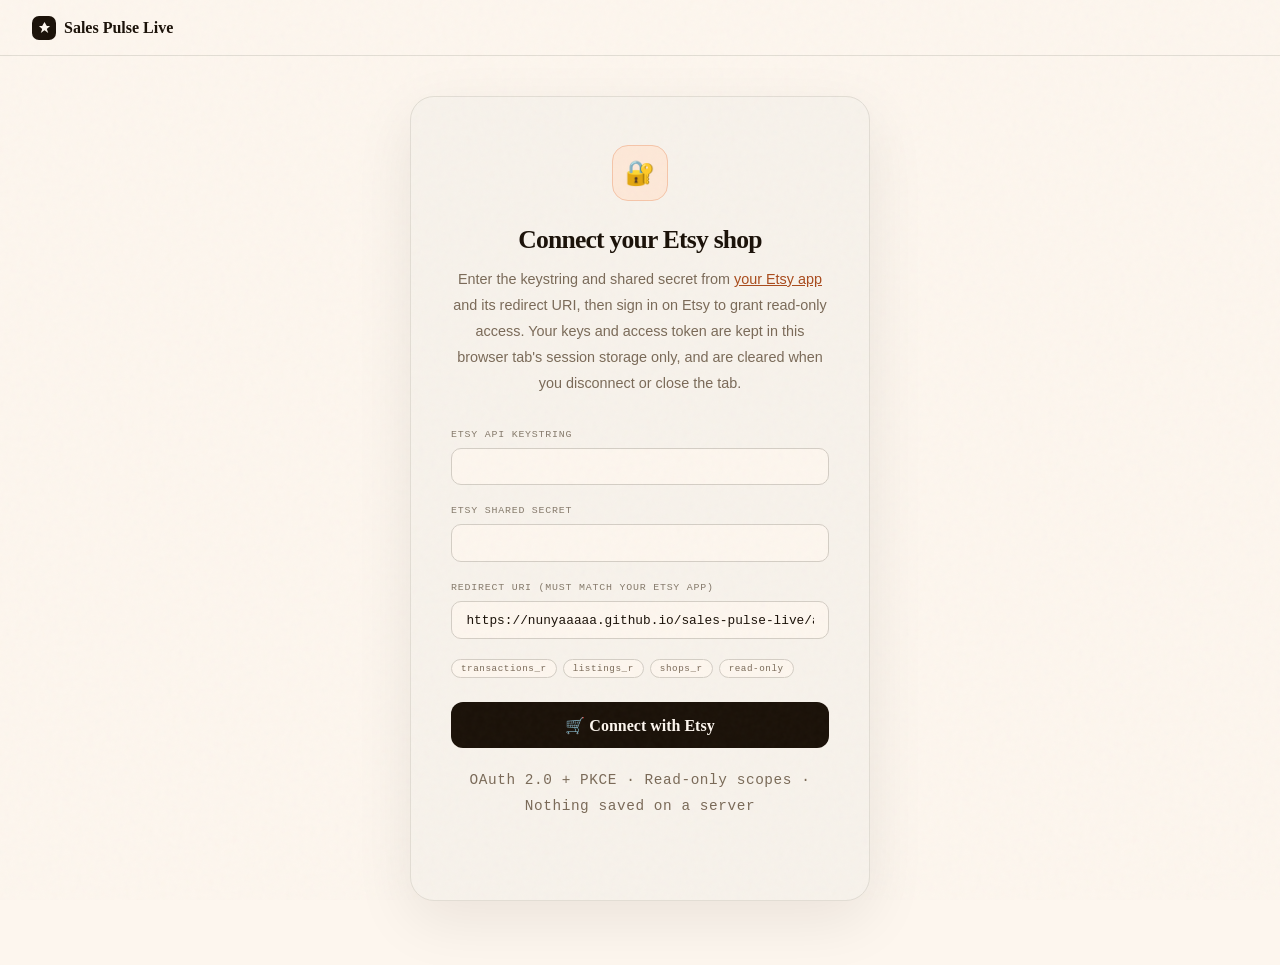
==== commit 377eeaca: "Add a breakdown popup to summary cards, starting with Total Fees Cards marked as drill-downs open on" ====
--- a/app.html
+++ b/app.html
@@ -167,10 +167,11 @@
             <div class="kpi-val" id="kpi-revenue">—</div>
             <div class="kpi-sub" id="kpi-revenue-sub">sales excl. tax</div>
           </div>
-          <div class="kpi-card">
+          <div class="kpi-card drill-card" role="button" tabindex="0" aria-haspopup="dialog" data-action="drill" data-drill="fees">
             <div class="kpi-label">Total Fees</div>
             <div class="kpi-val red" id="kpi-fees">—</div>
             <div class="kpi-sub" id="kpi-fees-sub">from the ledger</div>
+            <div class="drill-cue" aria-hidden="true">Details ›</div>
           </div>
           <div class="kpi-card">
             <div class="kpi-label">Net Earnings</div>
@@ -459,10 +460,11 @@
           <div class="kpi-val" id="fin-gross">—</div>
           <div class="kpi-sub">sales after refunds, excl. tax</div>
         </div>
-        <div class="kpi-card">
+        <div class="kpi-card drill-card" role="button" tabindex="0" aria-haspopup="dialog" data-action="drill" data-drill="fees">
           <div class="kpi-label">Total Fees</div>
           <div class="kpi-val red" id="fin-fees">—</div>
           <div class="kpi-sub">txn + processing + ads + listing + labels</div>
+          <div class="drill-cue" aria-hidden="true">Details ›</div>
         </div>
         <div class="kpi-card">
           <div class="kpi-label">Net Earnings</div>
@@ -595,6 +597,21 @@
 
   </main>
 </div>
+
+<!-- DRILL-DOWN POPUP: a summary card's breakdown (js/drill.js) -->
+<dialog class="drill" id="drill" aria-labelledby="drill-title" aria-describedby="drill-figure drill-period">
+  <div class="drill-box">
+    <header class="drill-head">
+      <div>
+        <h2 class="drill-title" id="drill-title"></h2>
+        <div class="drill-figure" id="drill-figure"></div>
+        <div class="drill-period" id="drill-period"></div>
+      </div>
+      <button class="drill-close" data-action="drill-close" aria-label="Close">✕</button>
+    </header>
+    <div class="drill-body" id="drill-body"></div>
+  </div>
+</dialog>
 </div>
 
 <script type="module" src="js/main.js"></script>
--- a/css/tokens.css
+++ b/css/tokens.css
@@ -4,7 +4,9 @@
   --cream:#fdf6ee; --offwhite:#f7f2eb; --paper:#f0ebe2;
   --border:#e2ddd4; --border2:#d4cec5;
   --ink:#1a1108; --ink2:#3d3022; --muted:#7a6a58; --muted2:#857a6b; /* muted2 was #a89e90: 2.3:1 on these backgrounds, too faint for small text; now ~3.8:1, still lighter than muted */
-  --orange:#d4622a; --green:#3a7d4c; --purple:#5a3d9e; --gold:#b8860b;
+  /* *-ink: the same hues dark enough for small text (at least 4.5:1 on every background);
+     --orange (~3.3:1) and --gold (~3:1) stay for fills, borders, bars and large display text */
+  --orange:#d4622a; --orange-ink:#a94b1c; --green:#3a7d4c; --purple:#5a3d9e; --gold:#b8860b; --gold-ink:#7f5d07;
   --orange-bg:#fde8d8; --orange-bd:#f5c5a8;
   --green-bg:#d8eddf;  --green-bd:#a8d4b5;
   --purple-bg:#e8e0f5; --purple-bd:#c8b8ee;
--- a/css/app.css
+++ b/css/app.css
@@ -17,11 +17,11 @@
 .logo-mark svg { width:13px; height:13px; fill:var(--cream); }
 .nav-right { display:flex; align-items:center; gap:10px; }
 .nav-pill { font-family:'DM Mono',monospace; font-size:0.62rem; letter-spacing:0.07em; padding:0.28rem 0.7rem; border-radius:999px; border:1px solid; }
-.pill-live { color:var(--orange); background:var(--orange-bg); border-color:var(--orange-bd); display:flex; align-items:center; gap:5px; }
+.pill-live { color:var(--orange-ink); background:var(--orange-bg); border-color:var(--orange-bd); display:flex; align-items:center; gap:5px; }
 .live-dot { width:5px; height:5px; background:var(--orange); border-radius:50%; animation:blink 1.4s infinite; }
 @keyframes blink { 0%,100%{opacity:1} 50%{opacity:0.25} }
 #disconnect-btn { font-family:'DM Mono',monospace; font-size:0.62rem; letter-spacing:0.06em; background:none; border:1px solid var(--border2); color:var(--muted); padding:0.28rem 0.75rem; border-radius:999px; cursor:pointer; transition:border-color 0.2s,color 0.2s; }
-#disconnect-btn:hover { border-color:var(--orange-bd); color:var(--orange); }
+#disconnect-btn:hover { border-color:var(--orange-bd); color:var(--orange-ink); }
 
 /* CONNECT */
 #connect-screen { min-height:100vh; display:flex; align-items:center; justify-content:center; padding:6rem 2rem 4rem; flex-direction:column; text-align:center; }
@@ -29,7 +29,7 @@
 .connect-icon { width:56px; height:56px; background:var(--orange-bg); border:1px solid var(--orange-bd); border-radius:16px; display:flex; align-items:center; justify-content:center; font-size:1.5rem; margin:0 auto 1.5rem; }
 .connect-card h2 { font-family:'Fraunces',serif; font-size:1.6rem; font-weight:700; letter-spacing:-0.03em; color:var(--ink); margin-bottom:0.75rem; }
 .connect-card p { font-size:0.9rem; color:var(--muted); line-height:1.8; font-weight:300; margin-bottom:2rem; }
-.connect-card p a { color:var(--orange); }
+.connect-card p a { color:var(--orange-ink); }
 .config-row { display:flex; flex-direction:column; gap:0.5rem; margin-bottom:1.25rem; text-align:left; }
 .config-row label { font-family:'DM Mono',monospace; font-size:0.62rem; letter-spacing:0.08em; text-transform:uppercase; color:var(--muted2); }
 .config-row input { background:var(--cream); border:1px solid var(--border2); border-radius:10px; padding:0.65rem 0.9rem; font-family:'DM Mono',monospace; font-size:0.8rem; color:var(--ink); outline:none; transition:border-color 0.2s; }
@@ -41,7 +41,7 @@
 .connect-note { font-family:'DM Mono',monospace; font-size:0.6rem; color:var(--muted2); margin-top:1.25rem; line-height:1.8; letter-spacing:0.04em; }
 .scopes-row { display:flex; gap:6px; flex-wrap:wrap; margin-bottom:1.5rem; }
 .scope-tag { font-family:'DM Mono',monospace; font-size:0.58rem; letter-spacing:0.06em; padding:3px 9px; border-radius:999px; border:1px solid var(--border2); color:var(--muted); background:var(--cream); }
-#error-banner, #dash-error { display:none; background:#fde8d8; border:1px solid var(--orange-bd); border-radius:10px; padding:0.75rem 1rem; font-family:'DM Mono',monospace; font-size:0.7rem; color:var(--orange); margin-bottom:1rem; text-align:left; line-height:1.6; }
+#error-banner, #dash-error { display:none; background:#fde8d8; border:1px solid var(--orange-bd); border-radius:10px; padding:0.75rem 1rem; font-family:'DM Mono',monospace; font-size:0.7rem; color:var(--orange-ink); margin-bottom:1rem; text-align:left; line-height:1.6; }
 
 /* LOADING */
 #loading-screen { display:none; min-height:100vh; align-items:center; justify-content:center; flex-direction:column; gap:1rem; padding-top:4rem; }
@@ -72,7 +72,7 @@
 .export-btn:disabled { opacity:0.4; cursor:not-allowed; }
 
 /* LOAD DETAILS BUTTON */
-#load-details-btn { font-family:'DM Mono',monospace; font-size:0.65rem; letter-spacing:0.06em; padding:0.4rem 0.9rem; border-radius:999px; border:1px solid var(--gold-bd); background:var(--gold-bg); color:var(--gold); cursor:pointer; transition:opacity 0.2s; display:flex; align-items:center; gap:6px; }
+#load-details-btn { font-family:'DM Mono',monospace; font-size:0.65rem; letter-spacing:0.06em; padding:0.4rem 0.9rem; border-radius:999px; border:1px solid var(--gold-bd); background:var(--gold-bg); color:var(--gold-ink); cursor:pointer; transition:opacity 0.2s; display:flex; align-items:center; gap:6px; }
 #load-details-btn:hover { opacity:0.75; }
 #load-details-btn:disabled { opacity:0.4; cursor:not-allowed; }
 
@@ -80,7 +80,7 @@
 #details-progress { display:none; align-items:center; gap:10px; padding:0.6rem 1rem; background:var(--gold-bg); border:1px solid var(--gold-bd); border-radius:10px; margin-bottom:1rem; }
 .progress-bar-wrap { flex:1; height:6px; background:var(--border); border-radius:999px; overflow:hidden; }
 .progress-bar-fill { height:100%; background:var(--gold); border-radius:999px; transition:width 0.3s; width:0%; }
-.progress-text { font-family:'DM Mono',monospace; font-size:0.62rem; color:var(--gold); white-space:nowrap; }
+.progress-text { font-family:'DM Mono',monospace; font-size:0.62rem; color:var(--gold-ink); white-space:nowrap; }
 
 /* KPI ROW: five cards. Narrower containers (the dashboard's main column, or a
    landing-page preview) lay them out 3 + 2, then Gross alone over 2 + 2, so no
@@ -110,7 +110,7 @@
 .tabs { display:flex; gap:2px; margin-bottom:0; border-bottom:1px solid var(--border); overflow-x:auto; scrollbar-width:none; }
 .tab-btn { font-family:'DM Mono',monospace; font-size:0.68rem; letter-spacing:0.06em; padding:0.6rem 1.1rem; border:none; background:none; color:var(--muted); cursor:pointer; border-bottom:2px solid transparent; margin-bottom:-1px; transition:color 0.15s,border-color 0.15s,background 0.15s; white-space:nowrap; flex-shrink:0; }
 .tab-btn:hover { color:var(--ink); }
-.tab-btn.active { color:var(--orange); border-bottom-color:var(--orange); }
+.tab-btn.active { color:var(--orange-ink); border-bottom-color:var(--orange); }
 
 /* Keyboard focus on the dashboard's controls */
 :is(.tab-btn, .rail-sec, .period-toggle, .preset-chip, .apply-btn, .page-btn, .ochart-toggle-btn, .export-btn, .attention-link, .custom-range summary, #disconnect-btn, .filter-clear-x):focus-visible { outline:2px solid var(--orange); outline-offset:2px; }
@@ -144,7 +144,7 @@
 @media (min-width: 1024px) {
   .tab-nav .tab-btn { width:100%; text-align:left; font-size:0.7rem; padding:0.55rem 0.75rem; border-bottom:none; margin:0; border-radius:10px; }
   .tab-nav .tab-btn:hover { background:var(--paper); }
-  .tab-nav .tab-btn.active { background:var(--orange-bg); color:var(--orange); }
+  .tab-nav .tab-btn.active { background:var(--orange-bg); color:var(--orange-ink); }
   .tab-btn.active + .rail-secs { display:flex; }
 
   /* Period picker stacked to fit the rail */
@@ -221,7 +221,7 @@
 .attention.is-late { background:var(--red-bg); border-color:var(--red-bd); }
 .attention.is-late .attention-dot { background:var(--red); }
 .attention-link { font-family:'DM Mono',monospace; font-size:0.62rem; letter-spacing:0.05em; padding:0.32rem 0.85rem; border-radius:999px; border:1px solid var(--border2); background:var(--cream); color:var(--ink); cursor:pointer; white-space:nowrap; transition:border-color 0.15s,color 0.15s; }
-.attention-link:hover { border-color:var(--orange-bd); color:var(--orange); }
+.attention-link:hover { border-color:var(--orange-bd); color:var(--orange-ink); }
 
 /* PANEL */
 .panel { background:var(--offwhite); border:1px solid var(--border); border-radius:0 16px 16px 16px; overflow:hidden; margin-bottom:1.5rem; }
@@ -257,7 +257,7 @@
 }
 @container (max-width: 36rem) {
   .stack-rows, .stack-rows > tbody { display:block; }
-  .stack-rows > thead { display:none; }
+  .stack-rows > thead { position:absolute; width:1px; height:1px; overflow:hidden; clip-path:inset(50%); white-space:nowrap; } /* hidden from view, not from screen readers: cells keep their column names */
   .stack-rows > tbody > tr:not(.detail-row) {
     position:relative; display:flex; flex-wrap:wrap; align-items:baseline; gap:3px 0.6rem;
     padding:0.7rem 1.25rem; border-bottom:1px solid var(--border);
@@ -281,7 +281,7 @@
 .s-paid      { background:var(--green-bg);  border-color:var(--green-bd);  color:var(--green); }
 .s-completed { background:var(--purple-bg); border-color:var(--purple-bd); color:var(--purple); }
 .s-shipped   { background:var(--purple-bg); border-color:var(--purple-bd); color:var(--purple); }
-.s-open      { background:var(--gold-bg);   border-color:var(--gold-bd);   color:var(--gold); }
+.s-open      { background:var(--gold-bg);   border-color:var(--gold-bd);   color:var(--gold-ink); }
 .s-other     { background:var(--paper);     border-color:var(--border2);   color:var(--muted); }
 
 .amount-pos { color:var(--green); font-family:'Fraunces',serif; font-weight:700; font-size:0.9rem; }
@@ -398,7 +398,7 @@
   display:flex; align-items:flex-start; gap:10px;
   background:var(--gold-bg); border:1px solid var(--gold-bd);
   border-radius:10px; padding:0.75rem 1rem; margin-bottom:1.25rem;
-  font-family:'DM Mono',monospace; font-size:0.65rem; color:var(--gold);
+  font-family:'DM Mono',monospace; font-size:0.65rem; color:var(--gold-ink);
   line-height:1.7;
 }
 .fee-note-icon { flex-shrink:0; margin-top:1px; }
@@ -406,7 +406,7 @@
 /* PAGINATION */
 .pagination { display:flex; align-items:center; gap:8px; padding:0.75rem 1.25rem; border-top:1px solid var(--border); flex-wrap:wrap; }
 .page-btn { font-family:'DM Mono',monospace; font-size:0.62rem; letter-spacing:0.04em; padding:0.3rem 0.7rem; border-radius:8px; border:1px solid var(--border2); background:var(--cream); color:var(--muted); cursor:pointer; transition:all 0.15s; }
-.page-btn:hover  { border-color:var(--orange-bd); color:var(--orange); }
+.page-btn:hover  { border-color:var(--orange-bd); color:var(--orange-ink); }
 .page-btn.active { background:var(--ink); border-color:var(--ink); color:var(--cream); }
 .page-btn:disabled { opacity:0.4; cursor:not-allowed; }
 .page-info { font-family:'DM Mono',monospace; font-size:0.62rem; color:var(--muted2); margin-left:auto; }
@@ -438,7 +438,7 @@
   color:var(--muted); cursor:pointer; transition:all 0.15s;
   white-space:nowrap;
 }
-.preset-chip:hover { border-color:var(--orange-bd); color:var(--orange); }
+.preset-chip:hover { border-color:var(--orange-bd); color:var(--orange-ink); }
 .preset-chip.active {
   background:var(--ink); border-color:var(--ink); color:var(--cream);
 }
@@ -449,7 +449,7 @@
 .custom-range summary::-webkit-details-marker { display:none; }
 .custom-range summary::before { content:'▸'; display:inline-block; margin-right:0.4rem; transition:transform 0.15s; }
 .custom-range[open] summary::before { transform:rotate(90deg); }
-.custom-range summary:hover { color:var(--orange); }
+.custom-range summary:hover { color:var(--orange-ink); }
 .custom-range .date-range-inputs { margin-top:0.5rem; }
 .date-range-inputs { display:flex; align-items:center; gap:6px; flex-wrap:wrap; }
 .date-range-inputs input[type="date"] {
@@ -472,7 +472,7 @@
 .filter-active-badge {
   display:none; align-items:center; gap:5px;
   font-family:'DM Mono',monospace; font-size:0.6rem;
-  color:var(--orange); background:var(--orange-bg);
+  color:var(--orange-ink); background:var(--orange-bg);
   border:1px solid var(--orange-bd); padding:3px 10px;
   border-radius:999px; margin-left:auto;
 }
@@ -669,6 +669,7 @@
   .ochart-toggle { gap:6px; }
   .page-btn { min-width:36px; min-height:36px; }
   .period-toggle { padding:0.5rem 0.9rem; }
+  .drill-close { width:2.6rem; height:2.6rem; }
 }
 
 /* LEDGER TYPE BADGE */
@@ -679,7 +680,7 @@
 }
 .lt-revenue  { background:var(--green-bg);  border-color:var(--green-bd);  color:var(--green); }
 .lt-fee      { background:var(--red-bg);     border-color:var(--red-bd);    color:var(--red); }
-.lt-refund   { background:var(--gold-bg);    border-color:var(--gold-bd);   color:var(--gold); }
+.lt-refund   { background:var(--gold-bg);    border-color:var(--gold-bd);   color:var(--gold-ink); }
 .lt-payout   { background:var(--purple-bg);  border-color:var(--purple-bd); color:var(--purple); }
 .lt-tax      { background:var(--paper);      border-color:var(--border2);   color:var(--muted2); }
 .lt-other    { background:var(--paper);      border-color:var(--border2);   color:var(--muted); }
@@ -690,7 +691,7 @@
 .ins-section-head { display:flex; align-items:baseline; justify-content:space-between; gap:0.5rem 1rem; flex-wrap:wrap; }
 .ins-section-title { font-family:'Fraunces',serif; font-size:1.15rem; font-weight:700; letter-spacing:-0.02em; color:var(--ink); }
 .ins-note { font-family:'DM Mono',monospace; font-size:0.6rem; letter-spacing:0.05em; color:var(--muted2); }
-.ins-note.warn { color:var(--gold); }
+.ins-note.warn { color:var(--gold-ink); }
 .ins-grid { display:grid; grid-template-columns:repeat(2,minmax(0,1fr)); gap:14px; }
 @container (max-width: 40rem) { .ins-grid{ grid-template-columns:1fr; } }
 /* Three charts: 3 across, then 2 + 1 full width, then stacked */
@@ -730,13 +731,14 @@
 .ins-title-cell { max-width:240px; overflow:hidden; text-overflow:ellipsis; }
 @container (max-width: 36rem) { .ins-title-cell { max-width:9.5rem; } }
 .ins-title-cell a { color:var(--ink); text-decoration:none; }
-.ins-title-cell a:hover { color:var(--orange); text-decoration:underline; }
+.ins-title-cell a:hover { color:var(--orange-ink); text-decoration:underline; }
 .ins-flags { display:inline-flex; gap:4px; margin-left:6px; vertical-align:middle; }
 #ins-reviews-status .apply-btn { margin-top:0.5rem; }
 .ins-review { padding:0.6rem 0; border-top:1px solid var(--border); }
 .ins-review:first-child { border-top:none; padding-top:0; }
 .ins-review-head { display:flex; justify-content:space-between; gap:10px; font-family:'DM Mono',monospace; font-size:0.6rem; color:var(--muted2); margin-bottom:3px; }
-.ins-review-head .stars { color:var(--gold); letter-spacing:0.08em; flex-shrink:0; }
+.ins-review-head .stars { color:#a87a0a; letter-spacing:0.08em; flex-shrink:0; } /* a deeper gold, so the stars reach 3:1 like any graphic */
+.ins-review-head .stars-off { color:var(--border2); }
 .ins-review-head .what { overflow:hidden; text-overflow:ellipsis; white-space:nowrap; }
 .ins-review p { font-size:0.8rem; color:var(--ink); line-height:1.55; font-weight:300; overflow-wrap:anywhere; }
 .ins-var { margin-bottom:1rem; }
@@ -756,12 +758,63 @@
 
 /* Dashboard error banner (the connect card has its own #error-banner) */
 #dash-error { align-items:flex-start; justify-content:space-between; gap:1rem; margin:0 0 1rem; }
-.error-dismiss { background:none; border:none; color:var(--orange); cursor:pointer; font-size:0.8rem; line-height:1; padding:0.1rem 0.2rem; flex-shrink:0; }
+.error-dismiss { background:none; border:none; color:var(--orange-ink); cursor:pointer; font-size:0.8rem; line-height:1; padding:0.1rem 0.2rem; flex-shrink:0; }
 .error-dismiss:hover { opacity:0.7; }
+
+/* DRILL-DOWNS: a summary card that opens its breakdown in a popup (js/drill.js) */
+.drill-card { display:flex; flex-direction:column; cursor:pointer; transition:border-color 0.15s, box-shadow 0.15s; }
+.drill-card:hover { border-color:var(--orange-bd); box-shadow:0 6px 18px rgba(26,17,8,0.07); }
+.drill-card:focus-visible { outline:2px solid var(--orange); outline-offset:2px; }
+.drill-cue { margin-top:auto; padding-top:0.65rem; font-family:'DM Mono',monospace; font-size:0.58rem; letter-spacing:0.08em; text-transform:uppercase; color:var(--orange-ink); }
+.drill-card:hover .drill-cue { text-decoration:underline; text-underline-offset:3px; }
+.drill { --drill-h:min(85vh, 46rem); width:min(34rem, calc(100vw - 2rem)); max-width:none; max-height:var(--drill-h); margin:auto; padding:0; border:1px solid var(--border); border-radius:18px; background:var(--offwhite); color:var(--ink); box-shadow:0 24px 64px rgba(26,17,8,0.28); overflow:hidden; }
+.drill::backdrop { background:rgba(26,17,8,0.42); }
+.drill[open] { animation:drillIn 0.2s ease-out; }
+.drill[open]::backdrop { animation:drillFade 0.2s ease-out; }
+@keyframes drillIn { from { opacity:0; transform:translateY(10px) scale(0.98); } }
+@keyframes drillFade { from { opacity:0; } }
+html:has(.drill[open]) { overflow:hidden; scrollbar-gutter:stable; } /* the page behind stays put */
+/* The box scrolls (not the dialog), so a click on its scrollbar isn't taken for a backdrop click */
+.drill-box { max-height:var(--drill-h); overflow:auto; overscroll-behavior:contain; }
+.drill-head { position:sticky; top:0; z-index:1; display:flex; align-items:flex-start; justify-content:space-between; gap:1rem; padding:1.15rem 1.25rem 0.9rem; background:var(--offwhite); border-bottom:1px solid var(--border); }
+.drill-title { font-family:'DM Mono',monospace; font-size:0.62rem; font-weight:500; letter-spacing:0.08em; text-transform:uppercase; color:var(--muted2); }
+.drill-figure { font-family:'Fraunces',serif; font-size:1.9rem; font-weight:700; letter-spacing:-0.03em; line-height:1.1; margin-top:0.3rem; color:var(--ink); overflow-wrap:anywhere; }
+.drill-figure.red   { color:var(--red); }
+.drill-figure.green { color:var(--green); }
+.drill-period { font-size:0.72rem; color:var(--muted2); margin-top:0.3rem; font-weight:300; }
+.drill-close { flex-shrink:0; width:2.1rem; height:2.1rem; display:grid; place-items:center; border-radius:50%; border:1px solid var(--border); background:var(--cream); color:var(--ink2); font-size:0.85rem; line-height:1; cursor:pointer; }
+.drill-close:hover { border-color:var(--orange-bd); color:var(--orange-ink); }
+.drill-close:focus-visible { outline:2px solid var(--orange); outline-offset:2px; }
+.drill-body { padding:0.5rem 1.25rem 1.25rem; }
+.drill-table { font-size:0.8rem; }
+.drill-table thead th { background:none; padding:0.6rem 0 0.45rem; }
+.drill-table :is(thead, tbody, tfoot) :is(th, td):not(:first-child) { text-align:right; padding-left:0.9rem; white-space:nowrap; }
+.drill-table tbody :is(th, td) { padding:0.65rem 0; border-bottom:1px solid var(--border); vertical-align:top; text-align:left; font-weight:400; white-space:normal; }
+.drill-table tbody th { width:100%; }
+.drill-name { display:flex; align-items:center; gap:7px; color:var(--ink); font-weight:500; overflow-wrap:anywhere; }
+.drill-name i { width:8px; height:8px; border-radius:50%; flex-shrink:0; }
+.drill-sub { display:block; margin-top:2px; font-size:0.68rem; color:var(--muted2); font-weight:300; }
+.drill-bar { display:block; height:5px; margin-top:6px; border-radius:999px; background:var(--border); overflow:hidden; }
+.drill-bar span { display:block; height:100%; border-radius:999px; }
+.drill-pct { font-family:'DM Mono',monospace; font-size:0.68rem; color:var(--muted2); }
+.drill-amt { font-family:'DM Mono',monospace; font-size:0.76rem; color:var(--ink); }
+.drill-table tfoot :is(th, td) { padding:0.75rem 0 0; font-weight:600; text-align:left; }
+.drill-table tfoot th { font-family:'Fraunces',serif; font-size:0.9rem; }
+.drill-table tfoot .drill-amt { font-size:0.82rem; font-weight:500; text-align:right; }
+.drill-note { margin-top:1rem; font-family:'DM Mono',monospace; font-size:0.6rem; line-height:1.65; color:var(--muted2); }
+/* Phones: a bottom sheet, full width */
+@media (max-width: 600px) {
+  .drill { --drill-h:88vh; width:100%; margin:auto 0 0; border-radius:18px 18px 0 0; border-bottom:none; }
+  .drill[open] { animation-name:drillUp; }
+  .drill-body { padding-bottom:calc(1.25rem + env(safe-area-inset-bottom)); }
+  .drill-figure { font-size:1.6rem; }
+}
+@keyframes drillUp { from { transform:translateY(40px); opacity:0.4; } }
 
 /* Reduced motion: no decorative motion (blinking dot, shimmer, bars and details easing in). At the
    end so it outranks the rules above. Spinners and the progress bar keep moving: they show work in progress. */
 @media (prefers-reduced-motion: reduce) {
   .live-dot, .skeleton, .detail-inner { animation: none; }
   .fee-bar-fill, .top-prod-bar-fill { transition: none; }
-}
+  .drill[open], .drill[open]::backdrop { animation: none; }
+}
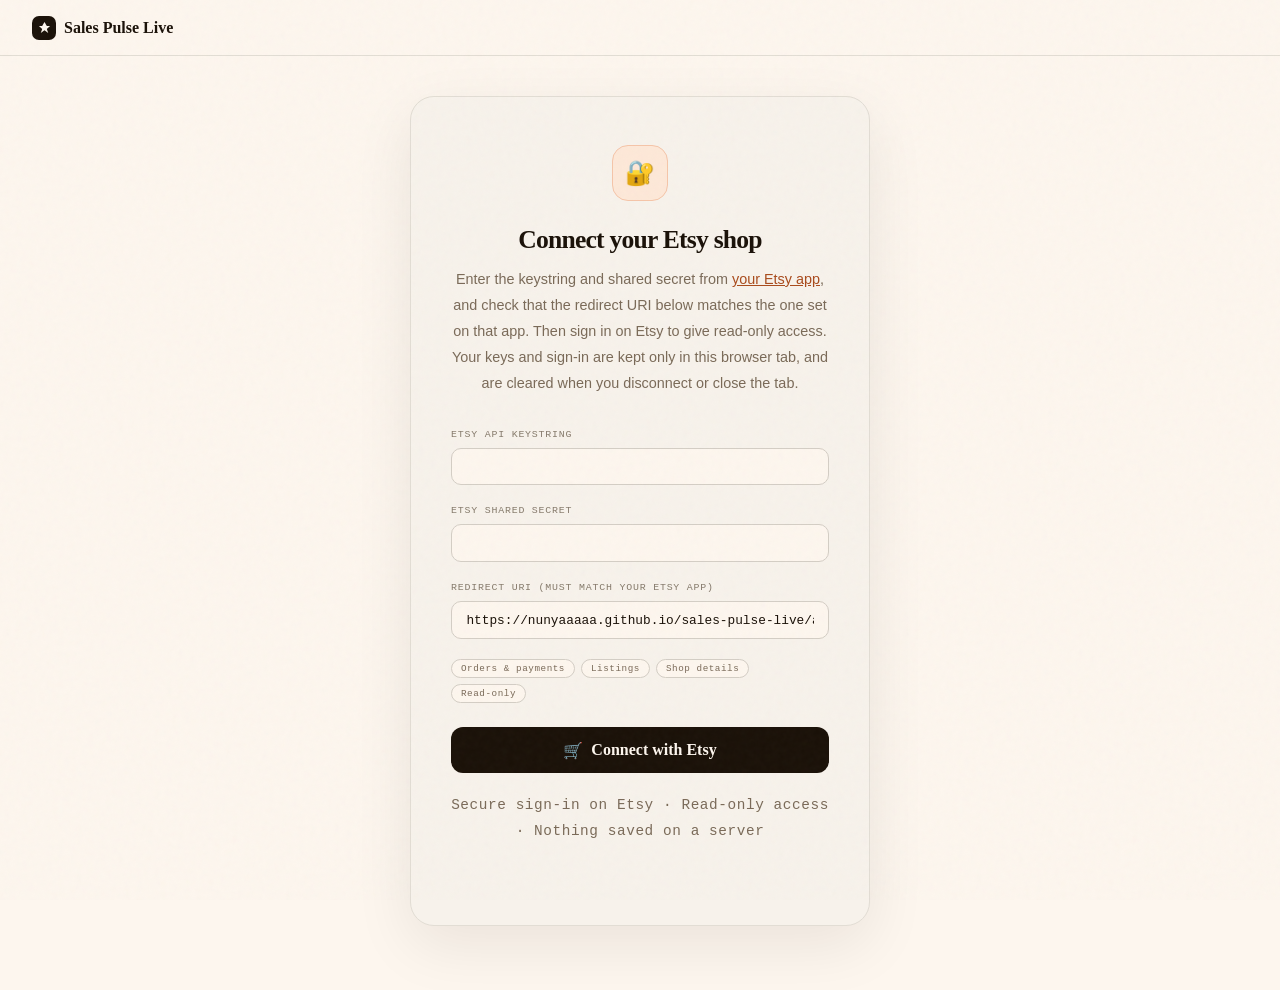
==== commit e48e844d: "Rewrite the copy so every label says plainly what its number is A language and finance review of eve" ====
--- a/app.html
+++ b/app.html
@@ -30,7 +30,7 @@
   <div class="connect-card">
     <div class="connect-icon">🔐</div>
     <h2>Connect your Etsy shop</h2>
-    <p>Enter the keystring and shared secret from <a href="https://www.etsy.com/developers/your-apps" target="_blank" rel="noopener">your Etsy app</a> and its redirect URI, then sign in on Etsy to grant read-only access. Your keys and access token are kept in this browser tab's session storage only, and are cleared when you disconnect or close the tab.</p>
+    <p>Enter the keystring and shared secret from <a href="https://www.etsy.com/developers/your-apps" target="_blank" rel="noopener">your Etsy app</a>, and check that the redirect URI below matches the one set on that app. Then sign in on Etsy to give read-only access. Your keys and sign-in are kept only in this browser tab, and are cleared when you disconnect or close the tab.</p>
     <div id="error-banner" role="alert"><span class="error-text"></span></div>
     <div class="config-row">
       <label for="api-key-input">Etsy API Keystring</label>
@@ -45,20 +45,20 @@
       <input type="url" id="redirect-uri-input" value="https://nunyaaaaa.github.io/sales-pulse-live/app.html" autocapitalize="off" autocorrect="off" spellcheck="false"/>
     </div>
     <div class="scopes-row">
-      <span class="scope-tag">transactions_r</span>
-      <span class="scope-tag">listings_r</span>
-      <span class="scope-tag">shops_r</span>
-      <span class="scope-tag">read-only</span>
-    </div>
-    <button class="connect-btn" data-action="connect">🛒 Connect with Etsy</button>
-    <p class="connect-note">OAuth 2.0 + PKCE · Read-only scopes · Nothing saved on a server</p>
+      <span class="scope-tag" title="transactions_r">Orders &amp; payments</span>
+      <span class="scope-tag" title="listings_r">Listings</span>
+      <span class="scope-tag" title="shops_r">Shop details</span>
+      <span class="scope-tag">Read-only</span>
+    </div>
+    <button class="connect-btn" data-action="connect"><span aria-hidden="true">🛒</span> Connect with Etsy</button>
+    <p class="connect-note">Secure sign-in on Etsy · Read-only access · Nothing saved on a server</p>
   </div>
 </div>
 
 <!-- LOADING -->
 <div id="loading-screen">
   <div class="spinner"></div>
-  <div class="loading-text" id="loading-text" role="status">Fetching your shop data…</div>
+  <div class="loading-text" id="loading-text" role="status">Loading your shop…</div>
 </div>
 
 <!-- DASHBOARD -->
@@ -93,14 +93,14 @@
             <summary>Custom range</summary>
             <div class="date-range-inputs">
               <input type="date" id="filter-from" title="From date" aria-label="From date"/>
-              <span class="date-range-dash">→</span>
+              <span class="date-range-dash" aria-hidden="true">→</span>
               <input type="date" id="filter-to"   title="To date" aria-label="To date"/>
               <button class="apply-btn" data-action="apply-range">Apply</button>
             </div>
           </details>
           <div class="filter-active-badge" id="filter-active-badge">
             <span id="filter-active-label">Filtered</span>
-            <button type="button" class="filter-clear-x" data-action="clear-filter" title="Clear filter" aria-label="Clear the date filter">✕</button>
+            <button type="button" class="filter-clear-x" data-action="clear-filter" title="Show all time" aria-label="Show all time">✕</button>
           </div>
         </div>
       </div>
@@ -109,7 +109,7 @@
         <button class="tab-btn active" data-action="tab" data-tab="overview" aria-current="page">Overview</button>
         <button class="tab-btn" data-action="tab" data-tab="orders">Orders</button>
         <div class="rail-secs">
-          <button class="rail-sec" data-action="jump" data-target="sec-fulfilment">Fulfilment</button>
+          <button class="rail-sec" data-action="jump" data-target="sec-fulfilment">Shipping &amp; refunds</button>
           <button class="rail-sec" data-action="jump" data-target="sec-patterns">Order patterns</button>
           <button class="rail-sec" data-action="jump" data-target="orders-panel">Order history</button>
         </div>
@@ -126,7 +126,7 @@
         <button class="tab-btn" data-action="tab" data-tab="finances">Finances</button>
         <div class="rail-secs">
           <button class="rail-sec" data-action="jump" data-target="sec-fees">Fees</button>
-          <button class="rail-sec" data-action="jump" data-target="sec-income">Income</button>
+          <button class="rail-sec" data-action="jump" data-target="sec-income">Payments &amp; payouts</button>
           <button class="rail-sec" data-action="jump" data-target="ledger-panel">Payment ledger</button>
         </div>
       </div>
@@ -136,7 +136,7 @@
           <div class="fetch-status-dot" id="fetch-status-dot"></div>
           <span id="fetch-status-text">Loading…</span>
         </div>
-        <button id="load-details-btn" data-action="load-details" style="display:none">⚡ Load full details</button>
+        <button id="load-details-btn" data-action="load-details" style="display:none">Retry ledger</button>
       </div>
     </div>
   </aside>
@@ -144,7 +144,7 @@
   <main class="dash-main" id="dash-main" tabindex="-1">
     <div id="dash-error" role="alert">
       <span class="error-text"></span>
-      <button class="error-dismiss" data-action="dismiss-error" title="Dismiss">✕</button>
+      <button class="error-dismiss" data-action="dismiss-error" title="Dismiss" aria-label="Dismiss">✕</button>
     </div>
 
     <!-- PROGRESS BAR -->
@@ -157,15 +157,16 @@
     <section class="tab-panel active" id="tab-overview">
       <header class="tab-head">
         <h1 class="tab-title">Overview</h1>
-        <p class="tab-desc">Sales, fees and earnings for the selected period.</p>
+        <p class="tab-desc">Sales, Etsy fees and what's left, for the selected period.</p>
       </header>
 
       <div class="ins-stack">
         <div class="kpi-row">
-          <div class="kpi-card">
-            <div class="kpi-label">Total Gross</div>
+          <div class="kpi-card drill-card" role="button" tabindex="0" aria-haspopup="dialog" data-action="drill" data-drill="gross">
+            <div class="kpi-label">Net Sales</div>
             <div class="kpi-val" id="kpi-revenue">—</div>
-            <div class="kpi-sub" id="kpi-revenue-sub">sales excl. tax</div>
+            <div class="kpi-sub" id="kpi-revenue-sub">after refunds · excl. sales tax</div>
+            <div class="drill-cue" aria-hidden="true">Details ›</div>
           </div>
           <div class="kpi-card drill-card" role="button" tabindex="0" aria-haspopup="dialog" data-action="drill" data-drill="fees">
             <div class="kpi-label">Total Fees</div>
@@ -173,20 +174,23 @@
             <div class="kpi-sub" id="kpi-fees-sub">from the ledger</div>
             <div class="drill-cue" aria-hidden="true">Details ›</div>
           </div>
-          <div class="kpi-card">
-            <div class="kpi-label">Net Earnings</div>
+          <div class="kpi-card drill-card" role="button" tabindex="0" aria-haspopup="dialog" data-action="drill" data-drill="net">
+            <div class="kpi-label">Net after Fees</div>
             <div class="kpi-val green" id="kpi-net">—</div>
             <div class="kpi-sub" id="kpi-net-sub">from the ledger</div>
-          </div>
-          <div class="kpi-card">
+            <div class="drill-cue" aria-hidden="true">Details ›</div>
+          </div>
+          <div class="kpi-card drill-card" role="button" tabindex="0" aria-haspopup="dialog" data-action="drill" data-drill="orders">
             <div class="kpi-label">Total Orders</div>
             <div class="kpi-val" id="kpi-orders">—</div>
             <div class="kpi-sub">incl. canceled and refunded</div>
-          </div>
-          <div class="kpi-card">
+            <div class="drill-cue" aria-hidden="true">Details ›</div>
+          </div>
+          <div class="kpi-card drill-card" role="button" tabindex="0" aria-haspopup="dialog" data-action="drill" data-drill="aov">
             <div class="kpi-label">Avg. Order Value</div>
             <div class="kpi-val" id="kpi-aov">—</div>
             <div class="kpi-sub">per order, before refunds, excl. tax</div>
+            <div class="drill-cue" aria-hidden="true">Details ›</div>
           </div>
         </div>
         <div class="attention" id="ov-attention" style="display:none"></div>
@@ -196,12 +200,12 @@
         <div class="ochart-panel">
           <div class="ochart-header">
             <div>
-              <div class="ochart-title">Revenue Over Time</div>
+              <div class="ochart-title">Sales Over Time</div>
               <div class="ochart-subtitle" id="rev-chart-sub">—</div>
             </div>
             <div class="ochart-controls">
               <div class="ochart-toggle">
-                <button class="ochart-toggle-btn active" aria-pressed="true" data-action="chart-mode" data-chart="rev" data-mode="revenue">Revenue</button>
+                <button class="ochart-toggle-btn active" aria-pressed="true" data-action="chart-mode" data-chart="rev" data-mode="revenue">Sales</button>
                 <button class="ochart-toggle-btn" aria-pressed="false" data-action="chart-mode" data-chart="rev" data-mode="orders">Orders</button>
               </div>
               <div class="ochart-toggle" id="rev-bucket" role="group" aria-label="Group by">
@@ -225,20 +229,20 @@
               <div class="ochart-subtitle" id="top-prods-sub">—</div>
             </div>
             <div class="ochart-toggle">
-              <button class="ochart-toggle-btn active" aria-pressed="true" data-action="chart-mode" data-chart="top" data-mode="revenue">Revenue</button>
-              <button class="ochart-toggle-btn" aria-pressed="false" data-action="chart-mode" data-chart="top" data-mode="orders">Orders</button>
+              <button class="ochart-toggle-btn active" aria-pressed="true" data-action="chart-mode" data-chart="top" data-mode="revenue">Sales</button>
+              <button class="ochart-toggle-btn" aria-pressed="false" data-action="chart-mode" data-chart="top" data-mode="orders">Units</button>
             </div>
           </div>
           <div class="top-prod-rows" id="top-prod-rows">
-            <div class="ins-empty">Loading product breakdown…</div>
+            <div class="ins-empty">Loading products…</div>
           </div>
         </div>
       </div>
 
       <div class="ins-section" id="ins-snapshot-section">
         <div class="ins-section-head">
-          <h2 class="ins-section-title">All Time</h2>
-          <div class="ins-note" id="ins-snapshot-note">Etsy's own counts, not limited to the selected period</div>
+          <h2 class="ins-section-title">Shop Snapshot</h2>
+          <div class="ins-note" id="ins-snapshot-note">Etsy's own figures, not limited to the selected period</div>
         </div>
         <div class="ins-kpis" id="ins-snapshot"></div>
       </div>
@@ -253,8 +257,8 @@
 
       <div class="ins-section" id="sec-fulfilment" data-section>
         <div class="ins-section-head">
-          <h2 class="ins-section-title">Fulfilment</h2>
-          <div class="ins-note">orders in the selected period · canceled and refunded orders count in Total Orders; their refunds come off Total Gross</div>
+          <h2 class="ins-section-title">Shipping &amp; Refunds</h2>
+          <div class="ins-note">orders in the selected period</div>
         </div>
         <div class="ins-grid">
           <div class="ochart-panel">
@@ -290,10 +294,10 @@
             <div class="ochart-header">
               <div>
                 <div class="ochart-title">Sales by Day of Week</div>
-                <div class="ochart-subtitle" id="dow-chart-sub">avg. per day</div>
+                <div class="ochart-subtitle" id="dow-chart-sub">average per day, incl. days with no sales</div>
               </div>
               <div class="ochart-toggle">
-                <button class="ochart-toggle-btn active" aria-pressed="true" data-action="chart-mode" data-chart="dow" data-mode="revenue">Revenue</button>
+                <button class="ochart-toggle-btn active" aria-pressed="true" data-action="chart-mode" data-chart="dow" data-mode="revenue">Sales</button>
                 <button class="ochart-toggle-btn" aria-pressed="false" data-action="chart-mode" data-chart="dow" data-mode="orders">Orders</button>
               </div>
             </div>
@@ -324,8 +328,8 @@
         <div class="panel-header">
           <div class="panel-title">Order History</div>
           <div class="panel-actions">
-            <button class="export-btn export-csv"  data-action="export-csv">↓ CSV</button>
-            <button class="export-btn export-json" data-action="export-json">↓ JSON</button>
+            <button class="export-btn export-csv"  data-action="export-csv" aria-label="Download orders as CSV">↓ CSV</button>
+            <button class="export-btn export-json" data-action="export-json" aria-label="Download orders as JSON">↓ JSON</button>
             <div class="panel-count" id="order-count">0 orders</div>
           </div>
         </div>
@@ -334,7 +338,7 @@
             <thead>
               <tr>
                 <th></th>
-                <th>Receipt ID</th>
+                <th>Order</th>
                 <th>Date</th>
                 <th>Buyer</th>
                 <th>Items</th>
@@ -393,12 +397,12 @@
       <div class="ins-section" id="sec-buyers" data-section>
         <div class="ins-section-head">
           <h2 class="ins-section-title">Buyers</h2>
-          <div class="ins-note">orders in the selected period</div>
+          <div class="ins-note">orders in the selected period · spend includes shipping and tax</div>
         </div>
         <div class="ins-kpis" id="ins-customers"></div>
         <div class="ins-grid">
           <div class="ochart-panel">
-            <div class="ochart-header"><div><div class="ochart-title">Top Customers</div><div class="ochart-subtitle">by spend in this period</div></div></div>
+            <div class="ochart-header"><div><div class="ochart-title">Top Buyers</div><div class="ochart-subtitle">by spend in this period</div></div></div>
             <div class="top-prod-rows" id="ins-top-customers"></div>
           </div>
           <div class="ochart-panel">
@@ -439,7 +443,7 @@
               <div class="ins-body" id="ins-review-listings"></div>
             </div>
             <div class="ochart-panel">
-              <div class="ochart-header"><div><div class="ochart-title">Recent Low Ratings</div><div class="ochart-subtitle">3 stars or fewer</div></div></div>
+              <div class="ochart-header"><div><div class="ochart-title">Recent Low Ratings</div><div class="ochart-subtitle">3 stars or fewer · up to 5, newest first</div></div></div>
               <div class="ins-body" id="ins-low-reviews"></div>
             </div>
           </div>
@@ -455,21 +459,23 @@
       </header>
 
       <div class="ledger-summary">
-        <div class="kpi-card">
-          <div class="kpi-label">Total Gross</div>
+        <div class="kpi-card drill-card" role="button" tabindex="0" aria-haspopup="dialog" data-action="drill" data-drill="gross">
+          <div class="kpi-label">Net Sales</div>
           <div class="kpi-val" id="fin-gross">—</div>
-          <div class="kpi-sub">sales after refunds, excl. tax</div>
+          <div class="kpi-sub">after refunds · excl. sales tax</div>
+          <div class="drill-cue" aria-hidden="true">Details ›</div>
         </div>
         <div class="kpi-card drill-card" role="button" tabindex="0" aria-haspopup="dialog" data-action="drill" data-drill="fees">
           <div class="kpi-label">Total Fees</div>
           <div class="kpi-val red" id="fin-fees">—</div>
-          <div class="kpi-sub">txn + processing + ads + listing + labels</div>
+          <div class="kpi-sub">selling fees, ads and labels, less credits</div>
           <div class="drill-cue" aria-hidden="true">Details ›</div>
         </div>
-        <div class="kpi-card">
-          <div class="kpi-label">Net Earnings</div>
+        <div class="kpi-card drill-card" role="button" tabindex="0" aria-haspopup="dialog" data-action="drill" data-drill="net">
+          <div class="kpi-label">Net after Fees</div>
           <div class="kpi-val green" id="fin-net">—</div>
-          <div class="kpi-sub">gross minus fees</div>
+          <div class="kpi-sub">sales − fees · before your own costs</div>
+          <div class="drill-cue" aria-hidden="true">Details ›</div>
         </div>
       </div>
 
@@ -503,13 +509,13 @@
         <div class="ochart-panel">
           <div class="ochart-header">
             <div>
-              <div class="ochart-title">Fees &amp; Margin Over Time</div>
+              <div class="ochart-title">Fee Rate Over Time</div>
               <div class="ochart-subtitle" id="ins-fee-sub">—</div>
             </div>
             <div class="ochart-controls">
               <div class="ochart-toggle">
                 <button class="ochart-toggle-btn active" aria-pressed="true" data-action="insight-mode" data-key="insFeeMode" data-mode="all">All fees</button>
-                <button class="ochart-toggle-btn" aria-pressed="false" data-action="insight-mode" data-key="insFeeMode" data-mode="excl-postage">Excl. postage</button>
+                <button class="ochart-toggle-btn" aria-pressed="false" data-action="insight-mode" data-key="insFeeMode" data-mode="excl-postage">Excl. labels</button>
               </div>
               <div class="ochart-toggle" id="fee-bucket" role="group" aria-label="Group by">
                 <button class="ochart-toggle-btn" aria-pressed="false" data-action="insight-mode" data-key="feeBucket" data-mode="day">Day</button>
@@ -530,7 +536,7 @@
             <div class="ins-body" id="ins-ads"></div>
           </div>
           <div class="ochart-panel">
-            <div class="ochart-header"><div><div class="ochart-title">Shipping Charged vs Labels</div><div class="ochart-subtitle">what buyers paid vs Etsy labels bought</div></div></div>
+            <div class="ochart-header"><div><div class="ochart-title">Shipping Charged vs Labels</div><div class="ochart-subtitle">shipping buyers paid vs Etsy labels bought</div></div></div>
             <div class="ins-body" id="ins-shipping"></div>
           </div>
         </div>
@@ -538,16 +544,16 @@
 
       <div class="ins-section" id="sec-income" data-section>
         <div class="ins-section-head">
-          <h2 class="ins-section-title">Income</h2>
+          <h2 class="ins-section-title">Payments &amp; Payouts</h2>
           <div class="ins-note">what buyers paid, and what reached your bank</div>
         </div>
         <div class="ins-grid">
           <div class="ochart-panel">
-            <div class="ochart-header"><div><div class="ochart-title">What Buyers Paid For</div><div class="ochart-subtitle">parts of Total Gross</div></div></div>
+            <div class="ochart-header"><div><div class="ochart-title">What Buyers Paid For</div><div class="ochart-subtitle">parts of what buyers paid, before refunds</div></div></div>
             <div class="ins-body" id="ins-composition"></div>
           </div>
           <div class="ochart-panel">
-            <div class="ochart-header"><div><div class="ochart-title">Payouts</div><div class="ochart-subtitle">transfers to your bank</div></div></div>
+            <div class="ochart-header"><div><div class="ochart-title">Payouts</div><div class="ochart-subtitle">transfers to your bank · Etsy calls these deposits</div></div></div>
             <div class="ins-body" id="ins-payouts"></div>
           </div>
         </div>
@@ -557,8 +563,8 @@
         <div class="panel-header">
           <div class="panel-title">Payment Ledger</div>
           <div class="panel-actions">
-            <button class="export-btn export-csv"  id="fin-export-csv"  data-action="export-fin-csv" disabled title="Available once the ledger loads">↓ CSV</button>
-            <button class="export-btn export-json" id="fin-export-json" data-action="export-fin-json" disabled title="Available once the ledger loads">↓ JSON</button>
+            <button class="export-btn export-csv"  id="fin-export-csv"  data-action="export-fin-csv" disabled title="Available once the payment ledger loads" aria-label="Download the payment ledger as CSV">↓ CSV</button>
+            <button class="export-btn export-json" id="fin-export-json" data-action="export-fin-json" disabled title="Available once the payment ledger loads" aria-label="Download the payment ledger as JSON">↓ JSON</button>
             <div class="panel-count" id="fin-count">…</div>
           </div>
         </div>
@@ -566,11 +572,13 @@
           <div class="fee-note">
             <span class="fee-note-icon">ℹ️</span>
             <span>
-              <strong>How the totals work:</strong> Gross is your sales after refunds, without the sales tax and
-              retail delivery fees Etsy collects for tax authorities. Fees are everything Etsy charged (transaction,
-              processing, listing, ads, shipping labels) minus the fee credits it gave back. Payouts, bounced payouts
-              and card top-ups only move money between your bank and your Etsy balance, so they're left out of both.
-              Net = Gross − Fees: the change in your balance apart from those transfers.
+              <strong>How the totals work:</strong> Net Sales is what you sold after refunds, without the sales tax and
+              retail delivery fees Etsy collects and pays to tax authorities. Total Fees is everything Etsy charged
+              (transaction, processing and listing fees, ads and shipping labels), less the fee credits it gave back.
+              Payouts, returned payouts and card charges that cover a negative balance only move money between your
+              bank and your Etsy balance, so neither total includes them. Net after Fees = Net Sales − Total Fees: the
+              change in your Etsy balance apart from those transfers, before your own costs. Each entry counts on the
+              day Etsy recorded it, so a refund falls in the period it was made.
             </span>
           </div>
         </div>
@@ -587,7 +595,7 @@
               </tr>
             </thead>
             <tbody id="finances-tbody">
-              <tr><td colspan="6" style="text-align:center;color:var(--muted2);font-family:'DM Mono',monospace;font-size:0.72rem;padding:2rem">Loading the ledger…</td></tr>
+              <tr><td colspan="6" style="text-align:center;color:var(--muted2);font-family:'DM Mono',monospace;font-size:0.72rem;padding:2rem">Loading the payment ledger…</td></tr>
             </tbody>
           </table>
         </div>
--- a/css/app.css
+++ b/css/app.css
@@ -792,6 +792,9 @@
 .drill-table tbody :is(th, td) { padding:0.65rem 0; border-bottom:1px solid var(--border); vertical-align:top; text-align:left; font-weight:400; white-space:normal; }
 .drill-table tbody th { width:100%; }
 .drill-name { display:flex; align-items:center; gap:7px; color:var(--ink); font-weight:500; overflow-wrap:anywhere; }
+.drill-name a { color:inherit; text-decoration:none; }
+.drill-name a:hover { color:var(--orange-ink); text-decoration:underline; }
+.drill-name a:focus-visible { outline:2px solid var(--orange); outline-offset:2px; border-radius:2px; }
 .drill-name i { width:8px; height:8px; border-radius:50%; flex-shrink:0; }
 .drill-sub { display:block; margin-top:2px; font-size:0.68rem; color:var(--muted2); font-weight:300; }
 .drill-bar { display:block; height:5px; margin-top:6px; border-radius:999px; background:var(--border); overflow:hidden; }
@@ -801,6 +804,13 @@
 .drill-table tfoot :is(th, td) { padding:0.75rem 0 0; font-weight:600; text-align:left; }
 .drill-table tfoot th { font-family:'Fraunces',serif; font-size:0.9rem; }
 .drill-table tfoot .drill-amt { font-size:0.82rem; font-weight:500; text-align:right; }
+.drill-tiles { margin:0.75rem 0 0.25rem; }
+.drill-reviews { margin-top:0.5rem; }
+.drill-reviews .ins-review:first-child { border-top:1px solid var(--border); padding-top:0.6rem; }
+.drill-total { display:flex; justify-content:space-between; align-items:baseline; gap:1rem; padding-top:0.75rem; border-top:1px solid var(--border); font-family:'Fraunces',serif; font-size:0.9rem; font-weight:600; }
+.drill-total .drill-amt { font-size:0.82rem; font-weight:500; }
+.drill-list .drill-amt { white-space:nowrap; }
+.drill-list .drill-amt .ledger-type-badge { display:table; margin:4px 0 0 auto; }
 .drill-note { margin-top:1rem; font-family:'DM Mono',monospace; font-size:0.6rem; line-height:1.65; color:var(--muted2); }
 /* Phones: a bottom sheet, full width */
 @media (max-width: 600px) {
